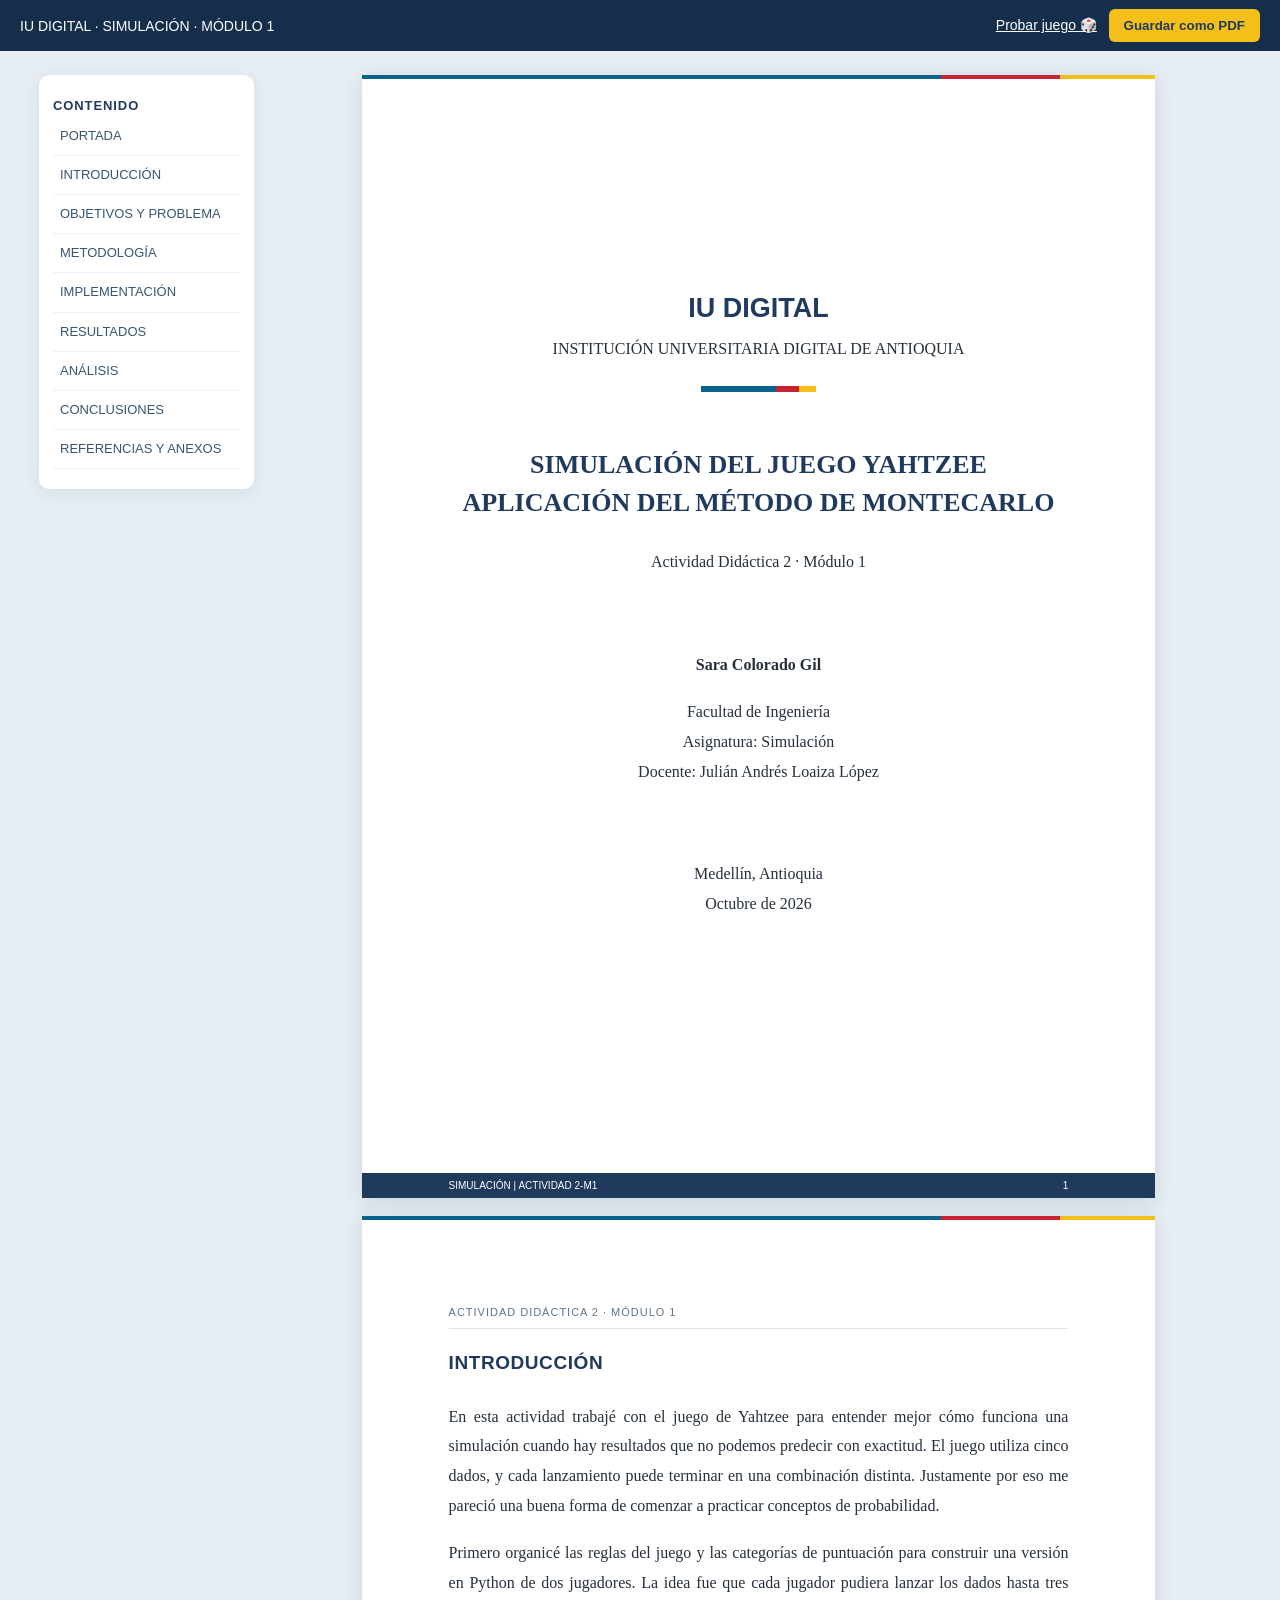
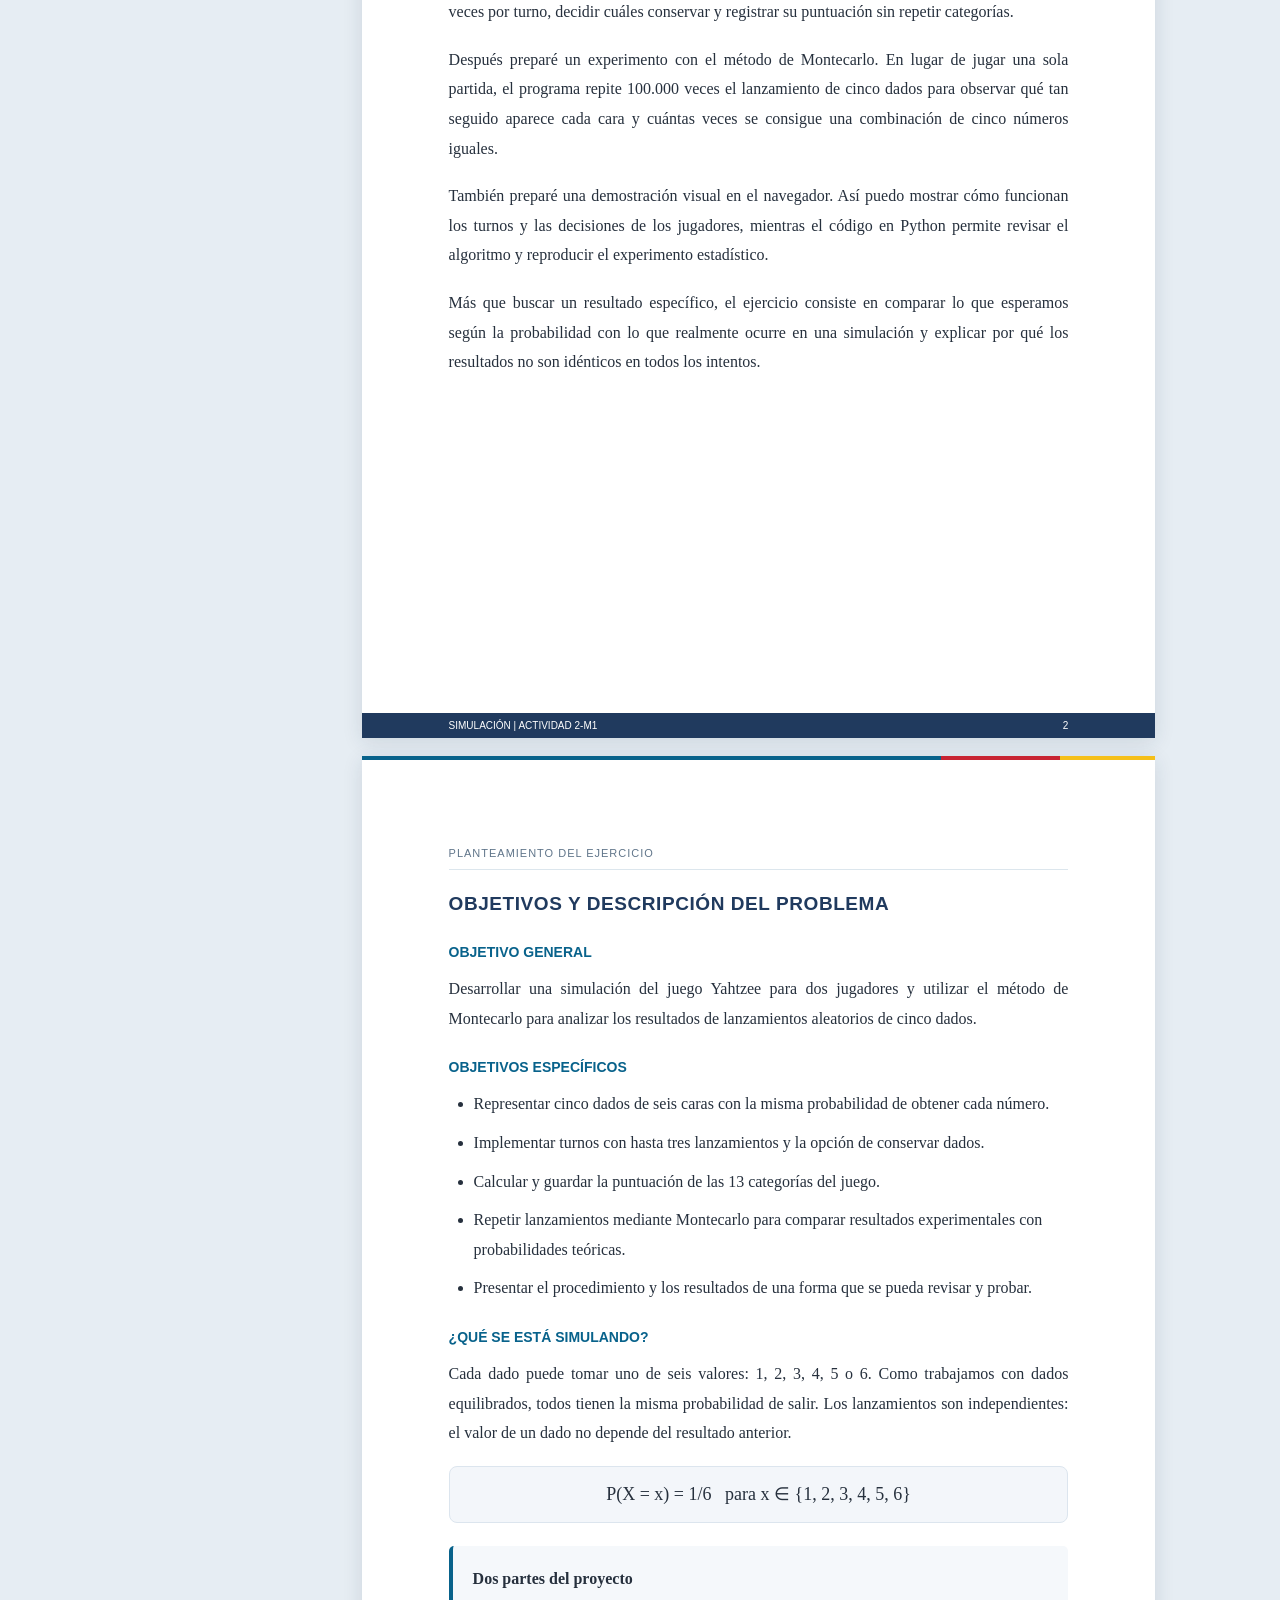
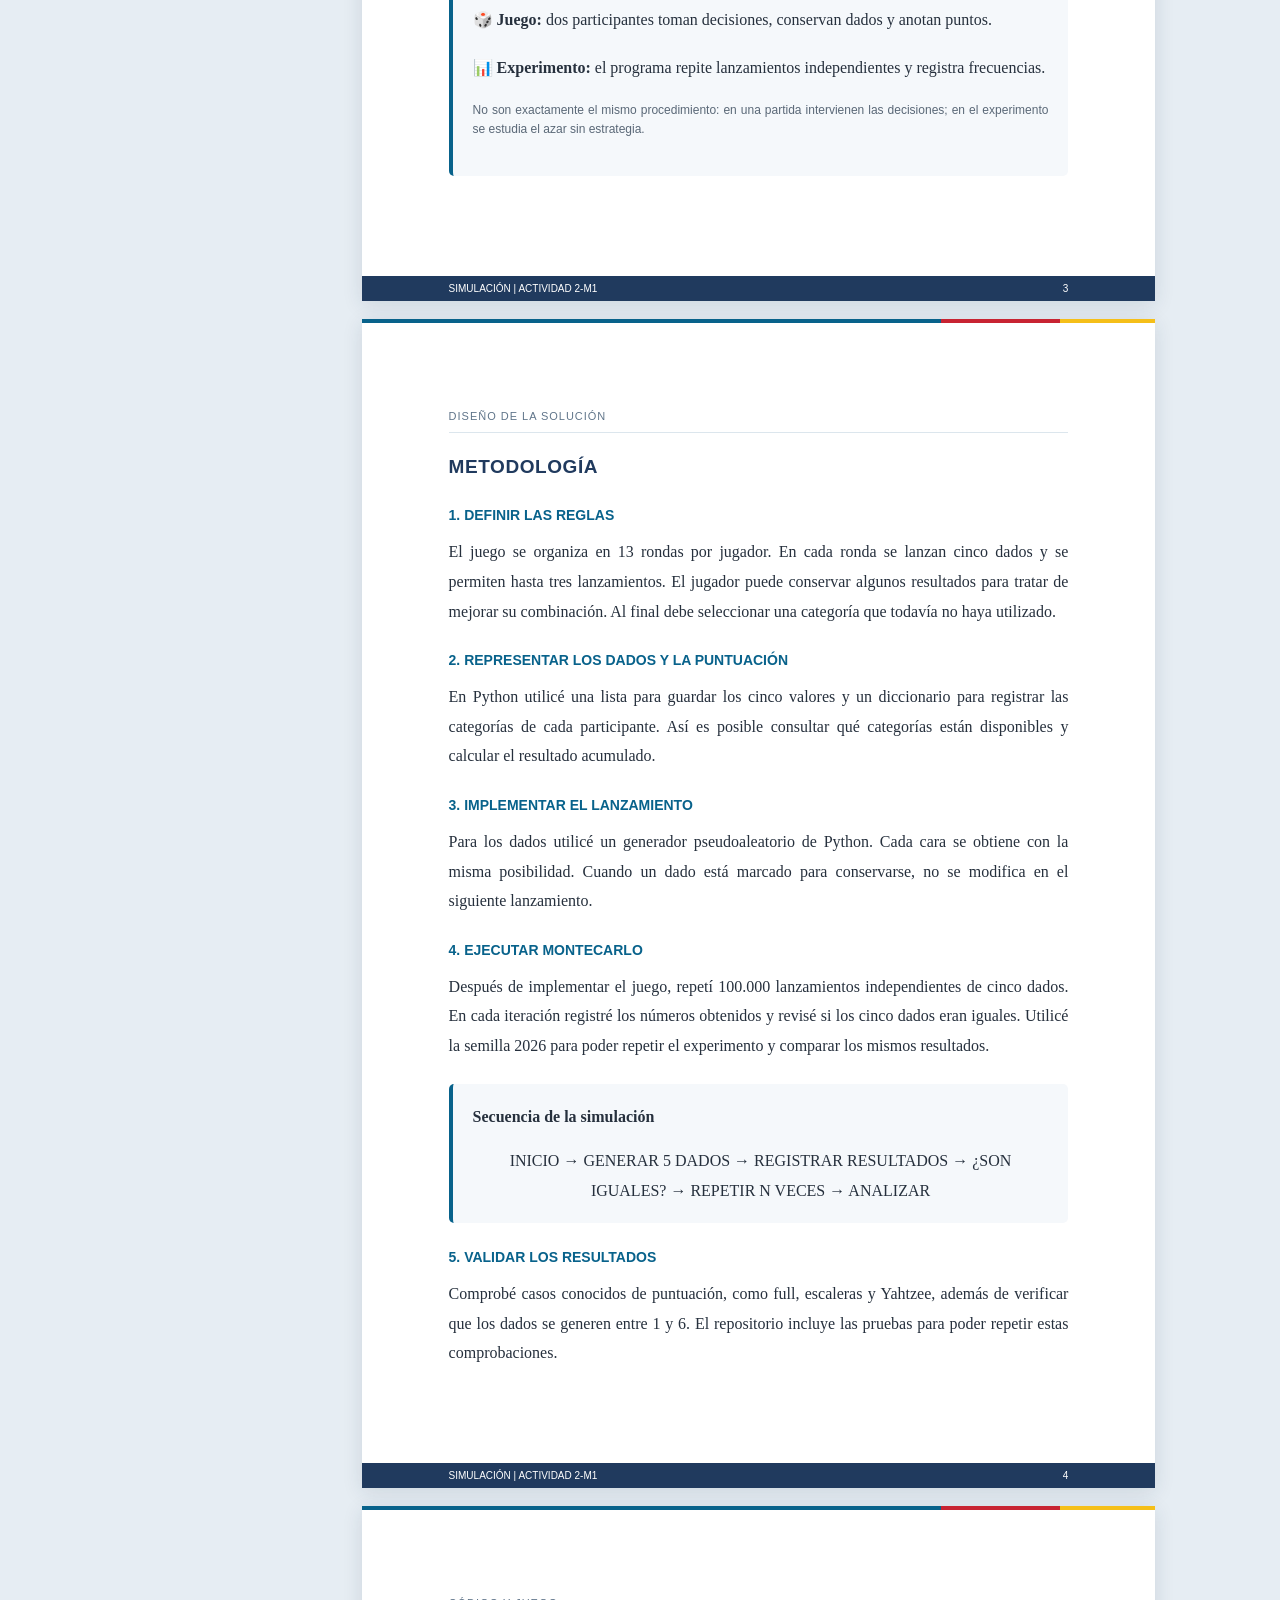
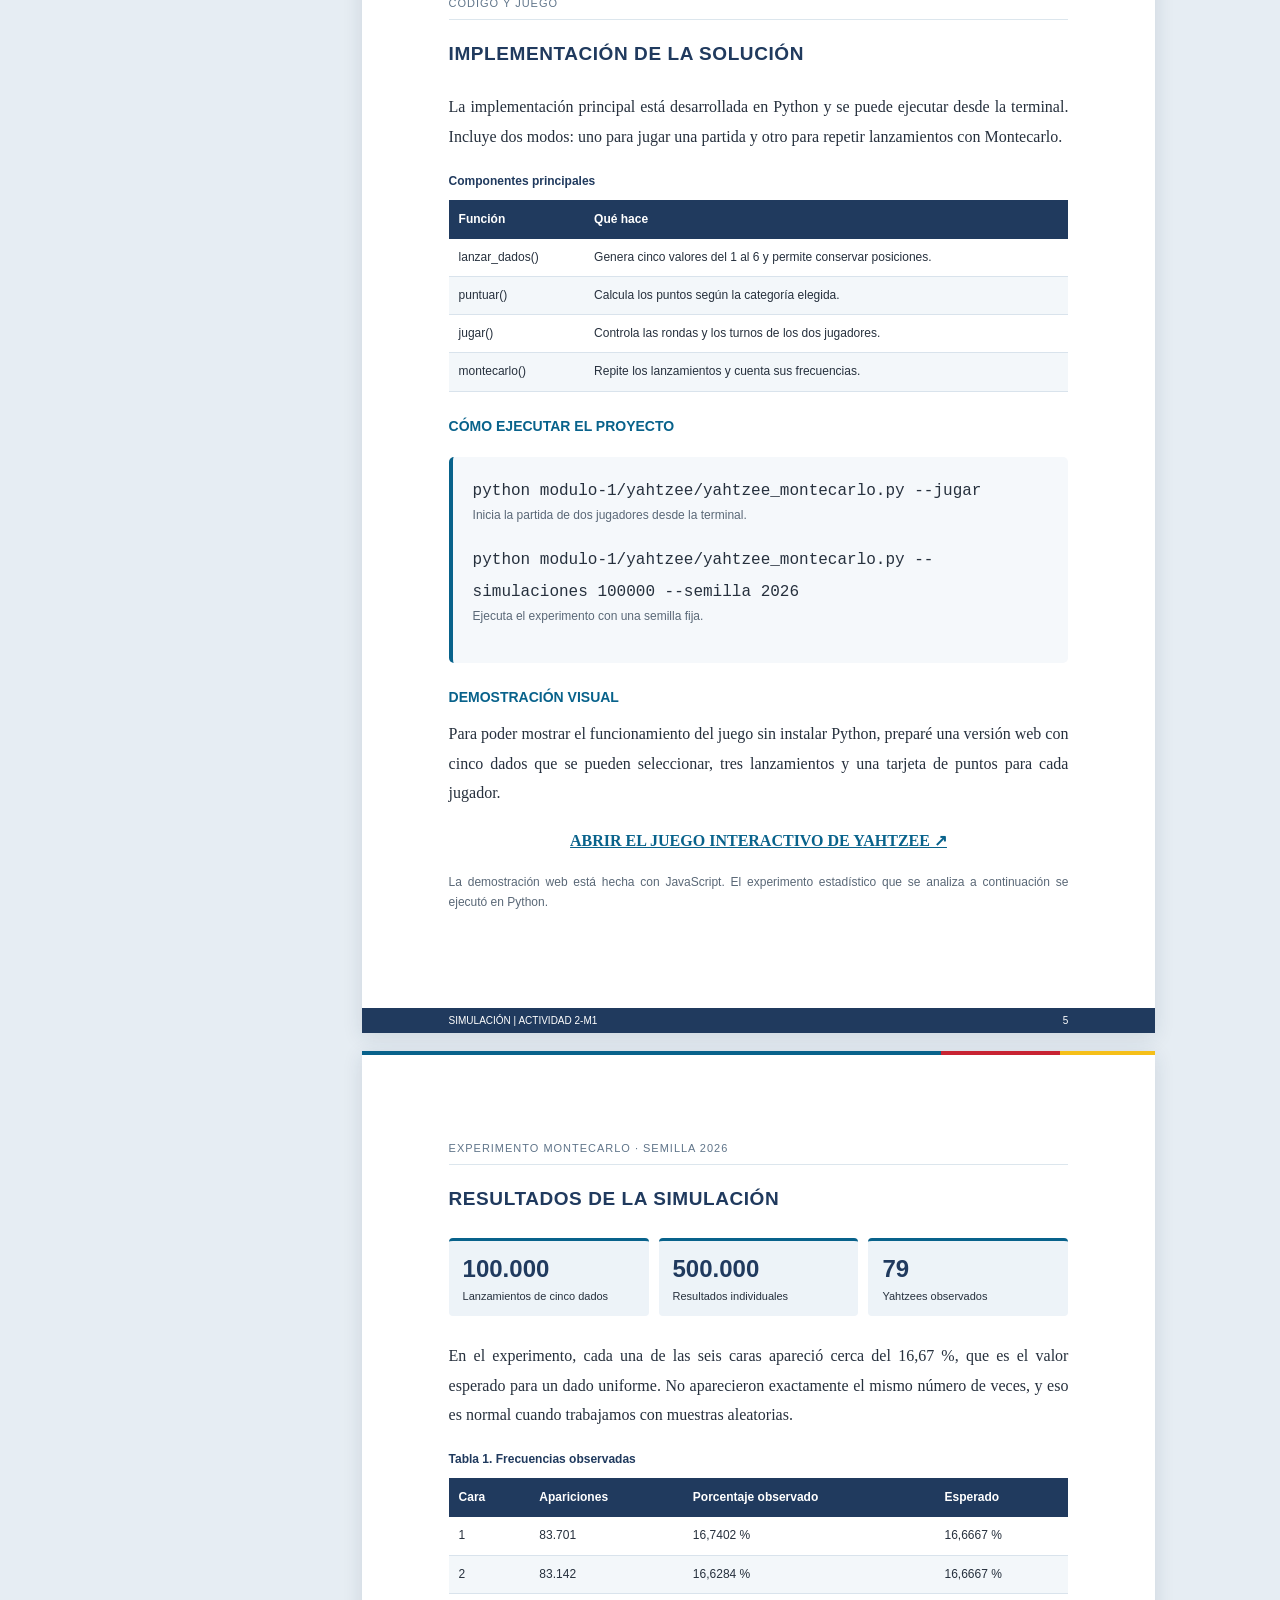
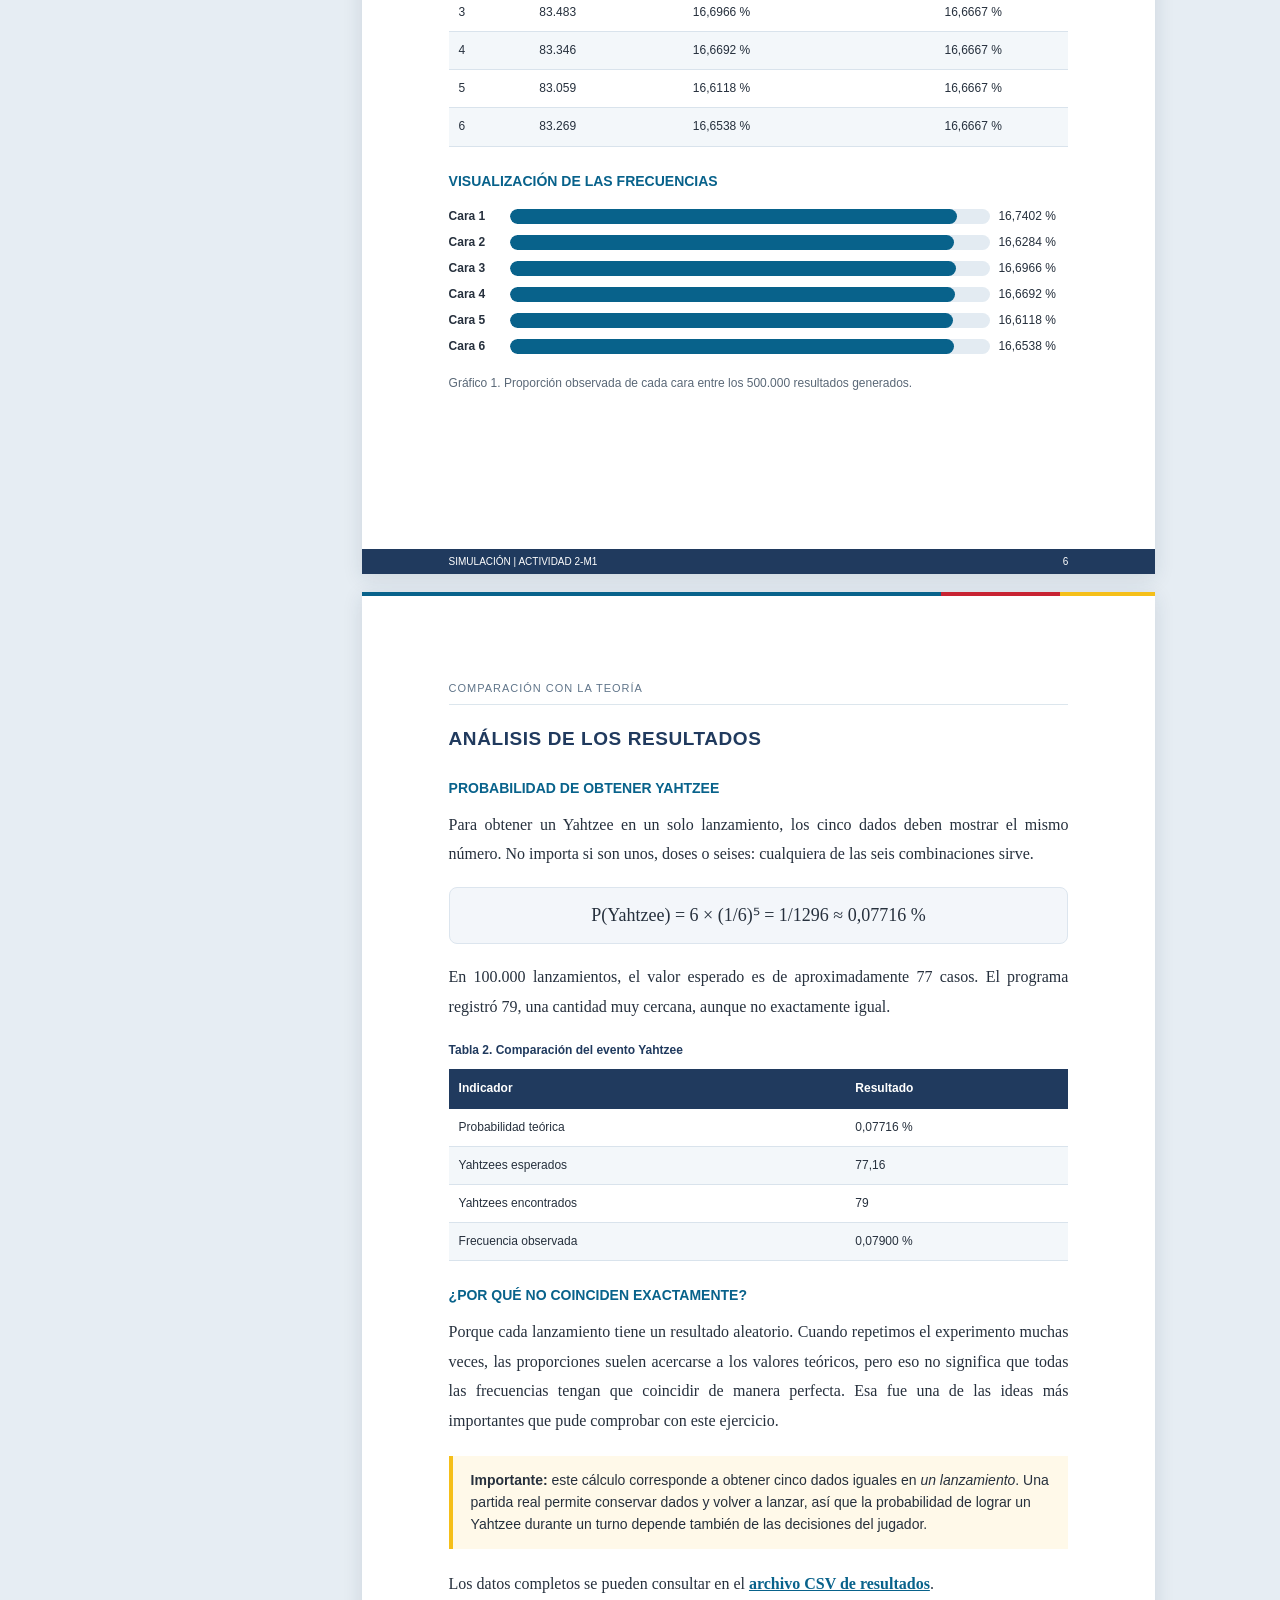
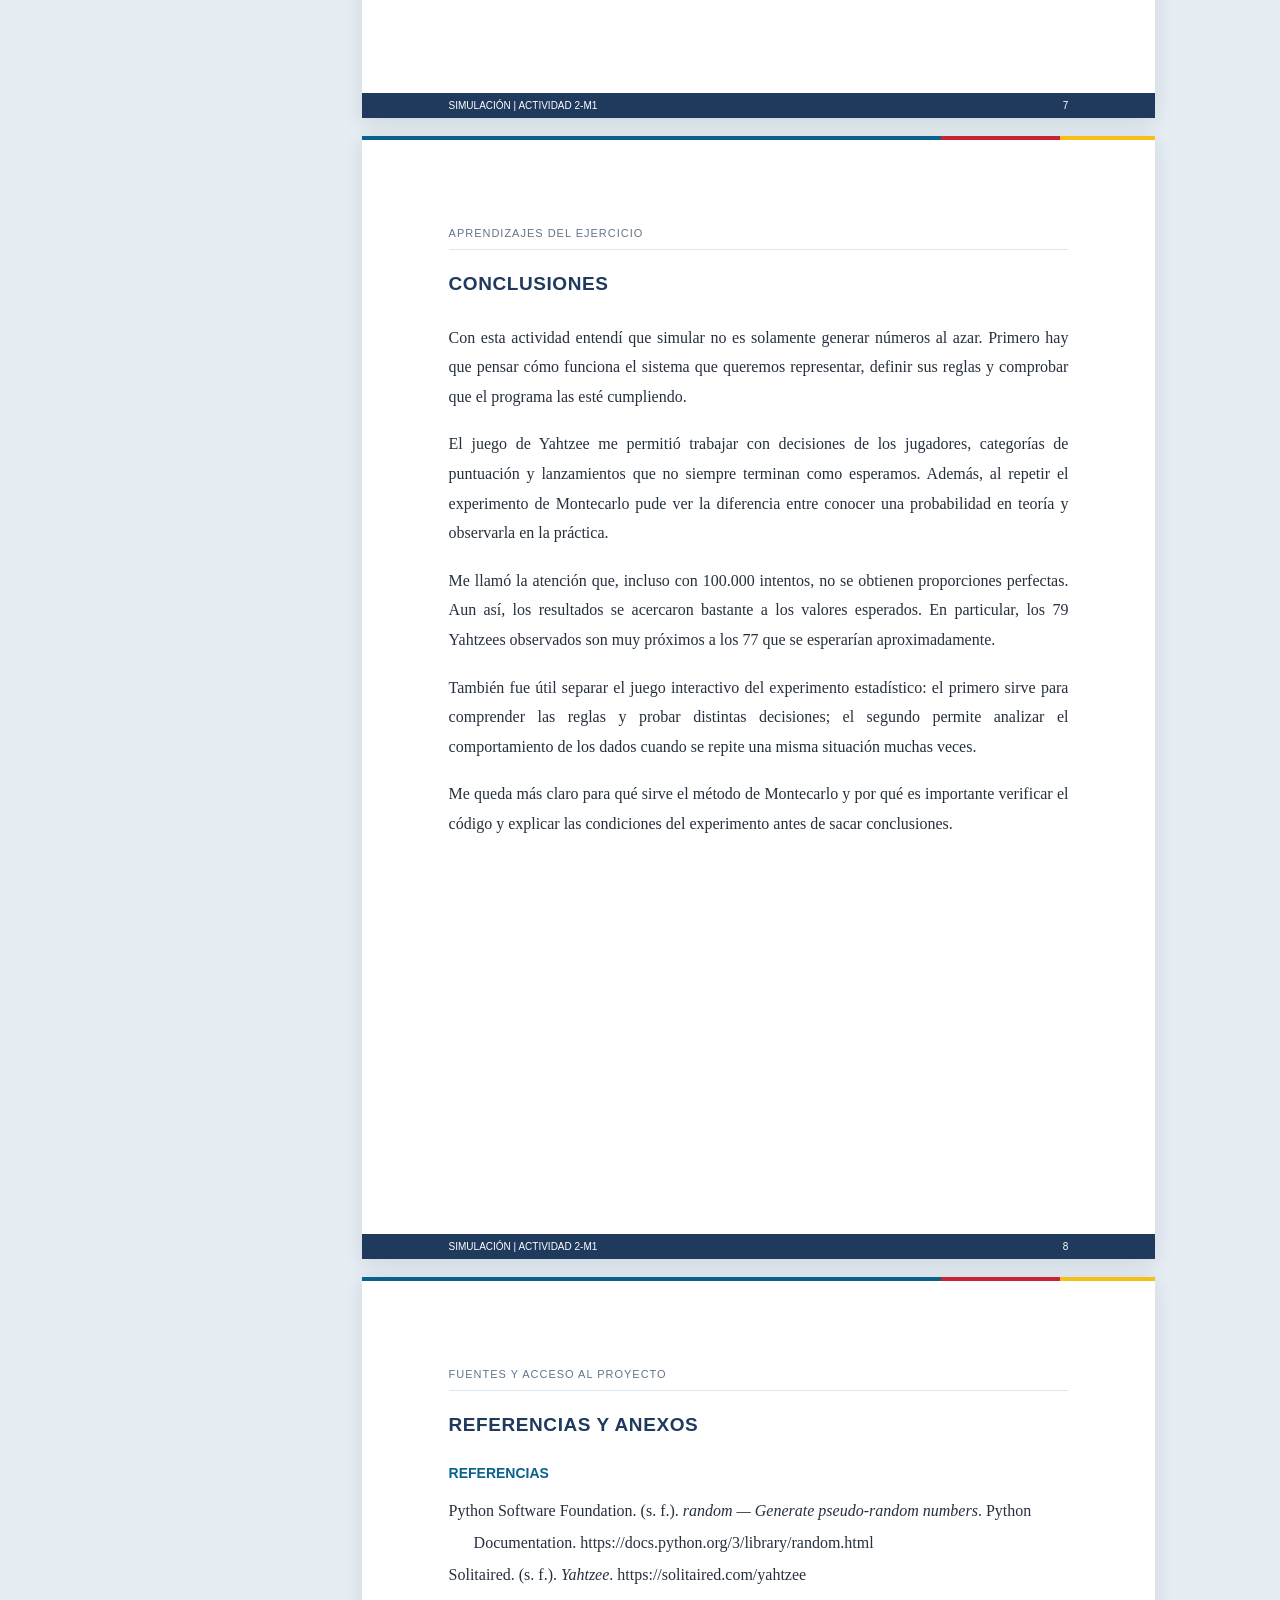
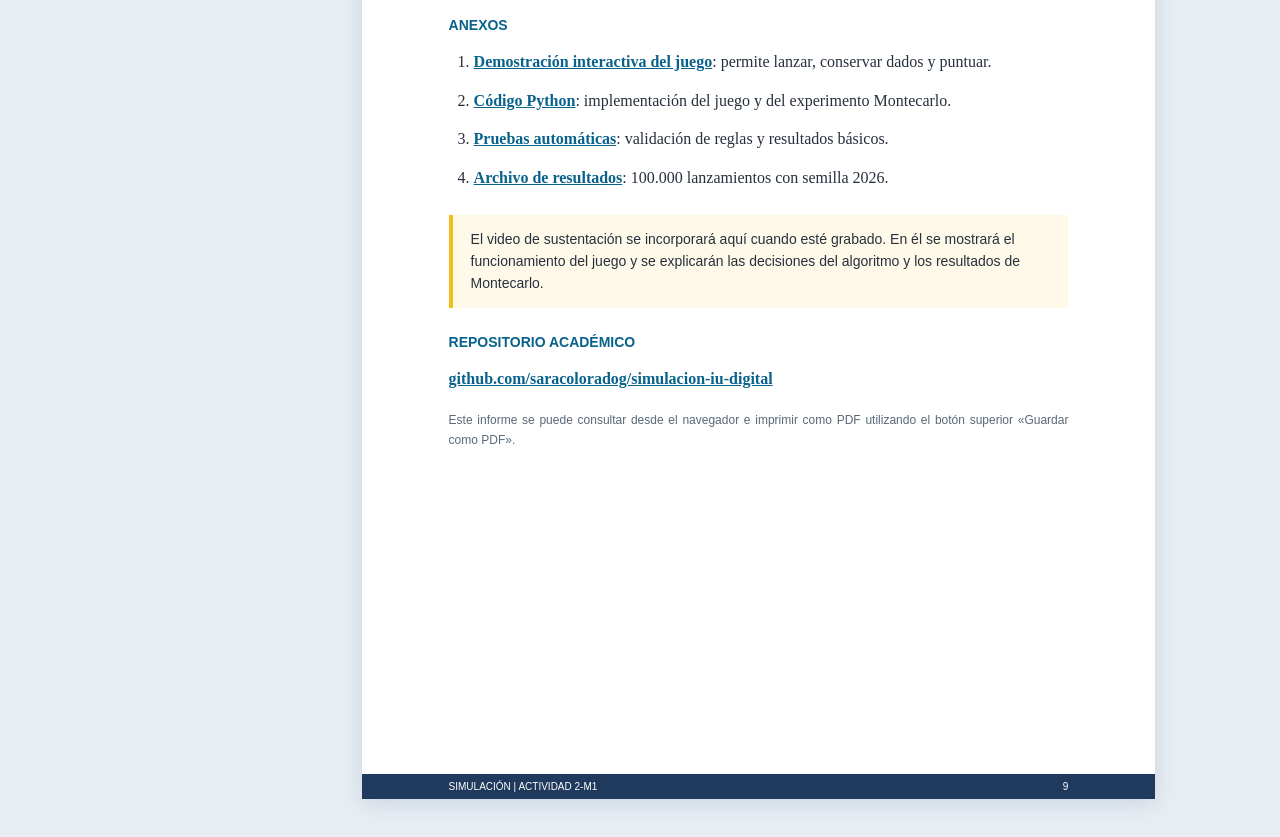
==== index.html @ bd3a9e7f "Agregar index.html" ====
<!doctype html>
<html lang="es"><head><meta charset="utf-8"><meta name="viewport" content="width=device-width,initial-scale=1">
<title>Simulación · Yahtzee y Montecarlo | IU Digital</title>
<style>
:root{--azul:#203a5e;--rojo:#c82332;--amarillo:#f5bf19;--celeste:#08628b;--tinta:#26303d}
*{box-sizing:border-box}html{scroll-behavior:smooth}body{margin:0;background:#e6edf3;color:var(--tinta);font:16px/1.85 Georgia,"Times New Roman",serif}
.toolbar{position:sticky;top:0;background:#142e4b;color:white;z-index:20;display:flex;justify-content:space-between;align-items:center;padding:9px 20px;font:14px Arial,sans-serif;gap:12px}
.toolbar a,.toolbar button{color:#fff}.toolbar button{background:var(--amarillo);color:var(--azul);border:0;border-radius:6px;padding:9px 15px;cursor:pointer;font-weight:700}
.layout{max-width:1230px;display:grid;grid-template-columns:215px 1fr;gap:22px;margin:24px auto;align-items:start;padding:0 14px}
aside{position:sticky;top:74px;background:#fff;padding:20px 14px;border-radius:10px;font:13px/1.7 Arial,sans-serif;box-shadow:0 4px 18px #1d385314}
aside strong{color:var(--azul);letter-spacing:.07em}aside a{display:block;padding:8px 7px;color:#38566f;text-decoration:none;border-bottom:1px solid #edf1f5}aside a:hover{color:var(--rojo)}
.pages{min-width:0}.page{position:relative;width:210mm;min-height:297mm;margin:0 auto 18px;background:#fff;padding:24mm 23mm 27mm;box-shadow:0 4px 19px #172f481f;page-break-after:always}
.page:before{content:"";position:absolute;top:0;left:0;right:0;height:4px;background:linear-gradient(90deg,var(--celeste) 0 73%,var(--rojo) 73% 88%,var(--amarillo) 88%)}
.footer{position:absolute;bottom:0;left:0;right:0;background:var(--azul);color:white;padding:7px 23mm;display:flex;justify-content:space-between;gap:10px;font:10px Arial,sans-serif}
.kicker{font:11px Arial,sans-serif;color:#60758a;text-transform:uppercase;letter-spacing:.09em;margin-bottom:20px;border-bottom:1px solid #dce6ed;padding-bottom:10px}
h1{font-size:26px;line-height:1.45;color:var(--azul);text-align:center;margin:35px 0}
h2{font:bold 19px/1.5 Arial,sans-serif;letter-spacing:.03em;color:var(--azul);margin:10px 0 24px}
h3{font:bold 14px Arial,sans-serif;color:var(--celeste);margin-top:26px;text-transform:uppercase}
p{margin:0 0 18px;text-align:justify}ul,ol{margin:10px 0 22px;padding-left:25px}li{margin-bottom:9px}
.center{text-align:center}.cover{display:flex;flex-direction:column;align-items:center;justify-content:center;text-align:center;min-height:235mm}
.cover .brand{font:bold 27px Arial,sans-serif;color:var(--azul);margin:10px 0}.cover .divider{height:6px;width:115px;background:linear-gradient(90deg,var(--celeste) 0 65%,var(--rojo) 65% 85%,var(--amarillo) 85%);margin:22px auto}
.cover h1{margin:32px 0 26px}.cover p{text-align:center}.cover .gap{height:55px}
table{border-collapse:collapse;width:100%;margin:20px 0 7px;font:12px/1.6 Arial,sans-serif}
th{background:var(--azul);color:#fff;font-weight:700;text-align:left;padding:10px}
td{border-bottom:1px solid #d9e3ec;padding:9px 10px}tr:nth-child(even) td{background:#f3f7fa}
caption{caption-side:top;text-align:left;color:var(--azul);font-weight:bold;padding:0 0 9px}
.figure{background:#f5f8fb;border-left:4px solid var(--celeste);border-radius:5px;padding:18px 20px;margin:23px 0}
.formula{font:18px/1.5 Georgia,serif;text-align:center;background:#f3f6fa;border:1px solid #dce5ee;border-radius:8px;padding:14px;margin:18px 0}
.note{font:12px/1.65 Arial,sans-serif;color:#5a6877}
.metricas{display:grid;grid-template-columns:repeat(3,1fr);gap:10px;margin:25px 0}
.metrica{background:#edf3f8;border-top:3px solid var(--celeste);padding:14px;border-radius:4px;font:11px Arial}.metrica strong{display:block;color:var(--azul);font-size:24px;margin-bottom:7px}
.barras{display:grid;gap:11px;margin:20px 0}.barra{display:grid;grid-template-columns:53px 1fr 70px;align-items:center;gap:8px;font:12px Arial}
.track{background:#e3ebf2;border-radius:20px;overflow:hidden;height:15px}.fill{height:100%;background:var(--celeste);border-radius:20px}
.callout{border-left:4px solid var(--amarillo);background:#fff9e9;padding:13px 18px;margin:20px 0;font:14px/1.6 Arial,sans-serif}
.link{color:var(--celeste);font-weight:bold;overflow-wrap:anywhere}.references{padding-left:25px;text-indent:-25px;line-height:2}
@media(max-width:1100px){.page{width:min(100%,210mm);min-height:0;padding:25px 20px 62px}.layout{grid-template-columns:1fr;max-width:850px}aside{position:static;display:flex;flex-wrap:wrap;gap:5px}aside strong{width:100%}aside a{padding:5px}h1{font-size:23px}.cover{min-height:650px}.footer{padding:8px 20px}}
@media print{@page{size:A4;margin:0}body{background:#fff}.toolbar,aside{display:none!important}.layout{display:block;margin:0;padding:0}.page{width:210mm;height:297mm;min-height:297mm;max-height:297mm;overflow:hidden;margin:0;box-shadow:none;break-after:page;page-break-after:always;padding:24mm 23mm 27mm}.pages{display:block}.footer{padding:7px 23mm}.cover{min-height:235mm}a{color:var(--celeste)!important}}
</style></head><body>
<div class="toolbar"><span>IU DIGITAL · SIMULACIÓN · MÓDULO 1</span><span><a href="demo.html">Probar juego 🎲</a> &nbsp; <button onclick="window.print()">Guardar como PDF</button></span></div>
<div class="layout"><aside><strong>CONTENIDO</strong>
<a href="#portada">PORTADA</a><a href="#introduccion">INTRODUCCIÓN</a><a href="#objetivos">OBJETIVOS Y PROBLEMA</a><a href="#metodologia">METODOLOGÍA</a><a href="#implementacion">IMPLEMENTACIÓN</a><a href="#resultados">RESULTADOS</a><a href="#analisis">ANÁLISIS</a><a href="#conclusiones">CONCLUSIONES</a><a href="#referencias">REFERENCIAS Y ANEXOS</a>
</aside><main class="pages">
<section class="page" id="portada"><div class="cover">
<div class="brand">IU DIGITAL</div><div>INSTITUCIÓN UNIVERSITARIA DIGITAL DE ANTIOQUIA</div><div class="divider"></div>
<h1>SIMULACIÓN DEL JUEGO YAHTZEE<br>APLICACIÓN DEL MÉTODO DE MONTECARLO</h1>
<p>Actividad Didáctica 2 · Módulo 1</p><div class="gap"></div>
<p><strong>Sara Colorado Gil</strong></p>
<p>Facultad de Ingeniería<br>Asignatura: Simulación<br>Docente: Julián Andrés Loaiza López</p>
<div class="gap"></div><p>Medellín, Antioquia<br>Octubre de 2026</p>
</div><div class="footer"><span>SIMULACIÓN | ACTIVIDAD 2-M1</span><span>1</span></div></section>
<section class="page" id="introduccion"><div class="kicker">Actividad didáctica 2 · Módulo 1</div>
<h2>INTRODUCCIÓN</h2>
<p>En esta actividad trabajé con el juego de Yahtzee para entender mejor cómo funciona una simulación cuando hay resultados que no podemos predecir con exactitud. El juego utiliza cinco dados, y cada lanzamiento puede terminar en una combinación distinta. Justamente por eso me pareció una buena forma de comenzar a practicar conceptos de probabilidad.</p>
<p>Primero organicé las reglas del juego y las categorías de puntuación para construir una versión en Python de dos jugadores. La idea fue que cada jugador pudiera lanzar los dados hasta tres veces por turno, decidir cuáles conservar y registrar su puntuación sin repetir categorías.</p>
<p>Después preparé un experimento con el método de Montecarlo. En lugar de jugar una sola partida, el programa repite 100.000 veces el lanzamiento de cinco dados para observar qué tan seguido aparece cada cara y cuántas veces se consigue una combinación de cinco números iguales.</p>
<p>También preparé una demostración visual en el navegador. Así puedo mostrar cómo funcionan los turnos y las decisiones de los jugadores, mientras el código en Python permite revisar el algoritmo y reproducir el experimento estadístico.</p>
<p>Más que buscar un resultado específico, el ejercicio consiste en comparar lo que esperamos según la probabilidad con lo que realmente ocurre en una simulación y explicar por qué los resultados no son idénticos en todos los intentos.</p>
<div class="footer"><span>SIMULACIÓN | ACTIVIDAD 2-M1</span><span>2</span></div></section>
<section class="page" id="objetivos"><div class="kicker">Planteamiento del ejercicio</div>
<h2>OBJETIVOS Y DESCRIPCIÓN DEL PROBLEMA</h2>
<h3>Objetivo general</h3>
<p>Desarrollar una simulación del juego Yahtzee para dos jugadores y utilizar el método de Montecarlo para analizar los resultados de lanzamientos aleatorios de cinco dados.</p>
<h3>Objetivos específicos</h3><ul>
<li>Representar cinco dados de seis caras con la misma probabilidad de obtener cada número.</li>
<li>Implementar turnos con hasta tres lanzamientos y la opción de conservar dados.</li>
<li>Calcular y guardar la puntuación de las 13 categorías del juego.</li>
<li>Repetir lanzamientos mediante Montecarlo para comparar resultados experimentales con probabilidades teóricas.</li>
<li>Presentar el procedimiento y los resultados de una forma que se pueda revisar y probar.</li></ul>
<h3>¿Qué se está simulando?</h3>
<p>Cada dado puede tomar uno de seis valores: 1, 2, 3, 4, 5 o 6. Como trabajamos con dados equilibrados, todos tienen la misma probabilidad de salir. Los lanzamientos son independientes: el valor de un dado no depende del resultado anterior.</p>
<div class="formula">P(X = x) = 1/6 &nbsp; para x ∈ {1, 2, 3, 4, 5, 6}</div>
<div class="figure"><strong>Dos partes del proyecto</strong><p style="margin-top:12px">🎲 <strong>Juego:</strong> dos participantes toman decisiones, conservan dados y anotan puntos.</p><p>📊 <strong>Experimento:</strong> el programa repite lanzamientos independientes y registra frecuencias.</p><p class="note">No son exactamente el mismo procedimiento: en una partida intervienen las decisiones; en el experimento se estudia el azar sin estrategia.</p></div>
<div class="footer"><span>SIMULACIÓN | ACTIVIDAD 2-M1</span><span>3</span></div></section>
<section class="page" id="metodologia"><div class="kicker">Diseño de la solución</div>
<h2>METODOLOGÍA</h2>
<h3>1. Definir las reglas</h3>
<p>El juego se organiza en 13 rondas por jugador. En cada ronda se lanzan cinco dados y se permiten hasta tres lanzamientos. El jugador puede conservar algunos resultados para tratar de mejorar su combinación. Al final debe seleccionar una categoría que todavía no haya utilizado.</p>
<h3>2. Representar los dados y la puntuación</h3>
<p>En Python utilicé una lista para guardar los cinco valores y un diccionario para registrar las categorías de cada participante. Así es posible consultar qué categorías están disponibles y calcular el resultado acumulado.</p>
<h3>3. Implementar el lanzamiento</h3>
<p>Para los dados utilicé un generador pseudoaleatorio de Python. Cada cara se obtiene con la misma posibilidad. Cuando un dado está marcado para conservarse, no se modifica en el siguiente lanzamiento.</p>
<h3>4. Ejecutar Montecarlo</h3>
<p>Después de implementar el juego, repetí 100.000 lanzamientos independientes de cinco dados. En cada iteración registré los números obtenidos y revisé si los cinco dados eran iguales. Utilicé la semilla 2026 para poder repetir el experimento y comparar los mismos resultados.</p>
<div class="figure"><strong>Secuencia de la simulación</strong><p style="text-align:center;margin:15px 0 0">INICIO → GENERAR 5 DADOS → REGISTRAR RESULTADOS → ¿SON IGUALES? → REPETIR N VECES → ANALIZAR</p></div>
<h3>5. Validar los resultados</h3>
<p>Comprobé casos conocidos de puntuación, como full, escaleras y Yahtzee, además de verificar que los dados se generen entre 1 y 6. El repositorio incluye las pruebas para poder repetir estas comprobaciones.</p>
<div class="footer"><span>SIMULACIÓN | ACTIVIDAD 2-M1</span><span>4</span></div></section>
<section class="page" id="implementacion"><div class="kicker">Código y juego</div>
<h2>IMPLEMENTACIÓN DE LA SOLUCIÓN</h2>
<p>La implementación principal está desarrollada en Python y se puede ejecutar desde la terminal. Incluye dos modos: uno para jugar una partida y otro para repetir lanzamientos con Montecarlo.</p>
<table><caption>Componentes principales</caption><thead><tr><th>Función</th><th>Qué hace</th></tr></thead><tbody>
<tr><td>lanzar_dados()</td><td>Genera cinco valores del 1 al 6 y permite conservar posiciones.</td></tr>
<tr><td>puntuar()</td><td>Calcula los puntos según la categoría elegida.</td></tr>
<tr><td>jugar()</td><td>Controla las rondas y los turnos de los dos jugadores.</td></tr>
<tr><td>montecarlo()</td><td>Repite los lanzamientos y cuenta sus frecuencias.</td></tr></tbody></table>
<h3>Cómo ejecutar el proyecto</h3>
<div class="figure"><code>python modulo-1/yahtzee/yahtzee_montecarlo.py --jugar</code><p class="note">Inicia la partida de dos jugadores desde la terminal.</p><code>python modulo-1/yahtzee/yahtzee_montecarlo.py --simulaciones 100000 --semilla 2026</code><p class="note">Ejecuta el experimento con una semilla fija.</p></div>
<h3>Demostración visual</h3>
<p>Para poder mostrar el funcionamiento del juego sin instalar Python, preparé una versión web con cinco dados que se pueden seleccionar, tres lanzamientos y una tarjeta de puntos para cada jugador.</p>
<p class="center"><a class="link" href="demo.html">ABRIR EL JUEGO INTERACTIVO DE YAHTZEE ↗</a></p>
<p class="note">La demostración web está hecha con JavaScript. El experimento estadístico que se analiza a continuación se ejecutó en Python.</p>
<div class="footer"><span>SIMULACIÓN | ACTIVIDAD 2-M1</span><span>5</span></div></section>
<section class="page" id="resultados"><div class="kicker">Experimento Montecarlo · Semilla 2026</div>
<h2>RESULTADOS DE LA SIMULACIÓN</h2>
<div class="metricas"><div class="metrica"><strong>100.000</strong>Lanzamientos de cinco dados</div><div class="metrica"><strong>500.000</strong>Resultados individuales</div><div class="metrica"><strong>79</strong>Yahtzees observados</div></div>
<p>En el experimento, cada una de las seis caras apareció cerca del 16,67 %, que es el valor esperado para un dado uniforme. No aparecieron exactamente el mismo número de veces, y eso es normal cuando trabajamos con muestras aleatorias.</p>
<table><caption>Tabla 1. Frecuencias observadas</caption><thead><tr><th>Cara</th><th>Apariciones</th><th>Porcentaje observado</th><th>Esperado</th></tr></thead><tbody>
<tr><td>1</td><td>83.701</td><td>16,7402 %</td><td>16,6667 %</td></tr>
<tr><td>2</td><td>83.142</td><td>16,6284 %</td><td>16,6667 %</td></tr>
<tr><td>3</td><td>83.483</td><td>16,6966 %</td><td>16,6667 %</td></tr>
<tr><td>4</td><td>83.346</td><td>16,6692 %</td><td>16,6667 %</td></tr>
<tr><td>5</td><td>83.059</td><td>16,6118 %</td><td>16,6667 %</td></tr>
<tr><td>6</td><td>83.269</td><td>16,6538 %</td><td>16,6667 %</td></tr>
</tbody></table>
<h3>Visualización de las frecuencias</h3>
<div class="barras">
<div class="barra"><strong>Cara 1</strong><div class="track"><div class="fill" style="width:93.00%"></div></div><span>16,7402 %</span></div><div class="barra"><strong>Cara 2</strong><div class="track"><div class="fill" style="width:92.38%"></div></div><span>16,6284 %</span></div><div class="barra"><strong>Cara 3</strong><div class="track"><div class="fill" style="width:92.76%"></div></div><span>16,6966 %</span></div><div class="barra"><strong>Cara 4</strong><div class="track"><div class="fill" style="width:92.61%"></div></div><span>16,6692 %</span></div><div class="barra"><strong>Cara 5</strong><div class="track"><div class="fill" style="width:92.29%"></div></div><span>16,6118 %</span></div><div class="barra"><strong>Cara 6</strong><div class="track"><div class="fill" style="width:92.52%"></div></div><span>16,6538 %</span></div>
</div><p class="note">Gráfico 1. Proporción observada de cada cara entre los 500.000 resultados generados.</p>
<div class="footer"><span>SIMULACIÓN | ACTIVIDAD 2-M1</span><span>6</span></div></section>
<section class="page" id="analisis"><div class="kicker">Comparación con la teoría</div>
<h2>ANÁLISIS DE LOS RESULTADOS</h2>
<h3>Probabilidad de obtener Yahtzee</h3>
<p>Para obtener un Yahtzee en un solo lanzamiento, los cinco dados deben mostrar el mismo número. No importa si son unos, doses o seises: cualquiera de las seis combinaciones sirve.</p>
<div class="formula">P(Yahtzee) = 6 × (1/6)⁵ = 1/1296 ≈ 0,07716 %</div>
<p>En 100.000 lanzamientos, el valor esperado es de aproximadamente 77 casos. El programa registró 79, una cantidad muy cercana, aunque no exactamente igual.</p>
<table><caption>Tabla 2. Comparación del evento Yahtzee</caption><thead><tr><th>Indicador</th><th>Resultado</th></tr></thead><tbody>
<tr><td>Probabilidad teórica</td><td>0,07716 %</td></tr><tr><td>Yahtzees esperados</td><td>77,16</td></tr><tr><td>Yahtzees encontrados</td><td>79</td></tr><tr><td>Frecuencia observada</td><td>0,07900 %</td></tr></tbody></table>
<h3>¿Por qué no coinciden exactamente?</h3>
<p>Porque cada lanzamiento tiene un resultado aleatorio. Cuando repetimos el experimento muchas veces, las proporciones suelen acercarse a los valores teóricos, pero eso no significa que todas las frecuencias tengan que coincidir de manera perfecta. Esa fue una de las ideas más importantes que pude comprobar con este ejercicio.</p>
<div class="callout"><strong>Importante:</strong> este cálculo corresponde a obtener cinco dados iguales en <em>un lanzamiento</em>. Una partida real permite conservar dados y volver a lanzar, así que la probabilidad de lograr un Yahtzee durante un turno depende también de las decisiones del jugador.</div>
<p>Los datos completos se pueden consultar en el <a class="link" href="modulo-1/yahtzee/resultados/montecarlo.csv">archivo CSV de resultados</a>.</p>
<div class="footer"><span>SIMULACIÓN | ACTIVIDAD 2-M1</span><span>7</span></div></section>
<section class="page" id="conclusiones"><div class="kicker">Aprendizajes del ejercicio</div>
<h2>CONCLUSIONES</h2>
<p>Con esta actividad entendí que simular no es solamente generar números al azar. Primero hay que pensar cómo funciona el sistema que queremos representar, definir sus reglas y comprobar que el programa las esté cumpliendo.</p>
<p>El juego de Yahtzee me permitió trabajar con decisiones de los jugadores, categorías de puntuación y lanzamientos que no siempre terminan como esperamos. Además, al repetir el experimento de Montecarlo pude ver la diferencia entre conocer una probabilidad en teoría y observarla en la práctica.</p>
<p>Me llamó la atención que, incluso con 100.000 intentos, no se obtienen proporciones perfectas. Aun así, los resultados se acercaron bastante a los valores esperados. En particular, los 79 Yahtzees observados son muy próximos a los 77 que se esperarían aproximadamente.</p>
<p>También fue útil separar el juego interactivo del experimento estadístico: el primero sirve para comprender las reglas y probar distintas decisiones; el segundo permite analizar el comportamiento de los dados cuando se repite una misma situación muchas veces.</p>
<p>Me queda más claro para qué sirve el método de Montecarlo y por qué es importante verificar el código y explicar las condiciones del experimento antes de sacar conclusiones.</p>
<div class="footer"><span>SIMULACIÓN | ACTIVIDAD 2-M1</span><span>8</span></div></section>
<section class="page" id="referencias"><div class="kicker">Fuentes y acceso al proyecto</div>
<h2>REFERENCIAS Y ANEXOS</h2>
<h3>Referencias</h3>
<div class="references">Python Software Foundation. (s. f.). <em>random — Generate pseudo-random numbers</em>. Python Documentation. https://docs.python.org/3/library/random.html</div>
<div class="references">Solitaired. (s. f.). <em>Yahtzee</em>. https://solitaired.com/yahtzee</div>
<h3>Anexos</h3><ol>
<li><a class="link" href="demo.html">Demostración interactiva del juego</a>: permite lanzar, conservar dados y puntuar.</li>
<li><a class="link" href="modulo-1/yahtzee/yahtzee_montecarlo.py">Código Python</a>: implementación del juego y del experimento Montecarlo.</li>
<li><a class="link" href="modulo-1/yahtzee/tests/test_yahtzee.py">Pruebas automáticas</a>: validación de reglas y resultados básicos.</li>
<li><a class="link" href="modulo-1/yahtzee/resultados/montecarlo.csv">Archivo de resultados</a>: 100.000 lanzamientos con semilla 2026.</li></ol>
<div class="callout">El video de sustentación se incorporará aquí cuando esté grabado. En él se mostrará el funcionamiento del juego y se explicarán las decisiones del algoritmo y los resultados de Montecarlo.</div>
<h3>Repositorio académico</h3><p><a class="link" href="https://github.com/saracoloradog/simulacion-iu-digital">github.com/saracoloradog/simulacion-iu-digital</a></p>
<p class="note">Este informe se puede consultar desde el navegador e imprimir como PDF utilizando el botón superior «Guardar como PDF».</p>
<div class="footer"><span>SIMULACIÓN | ACTIVIDAD 2-M1</span><span>9</span></div></section>
</main></div></body></html>
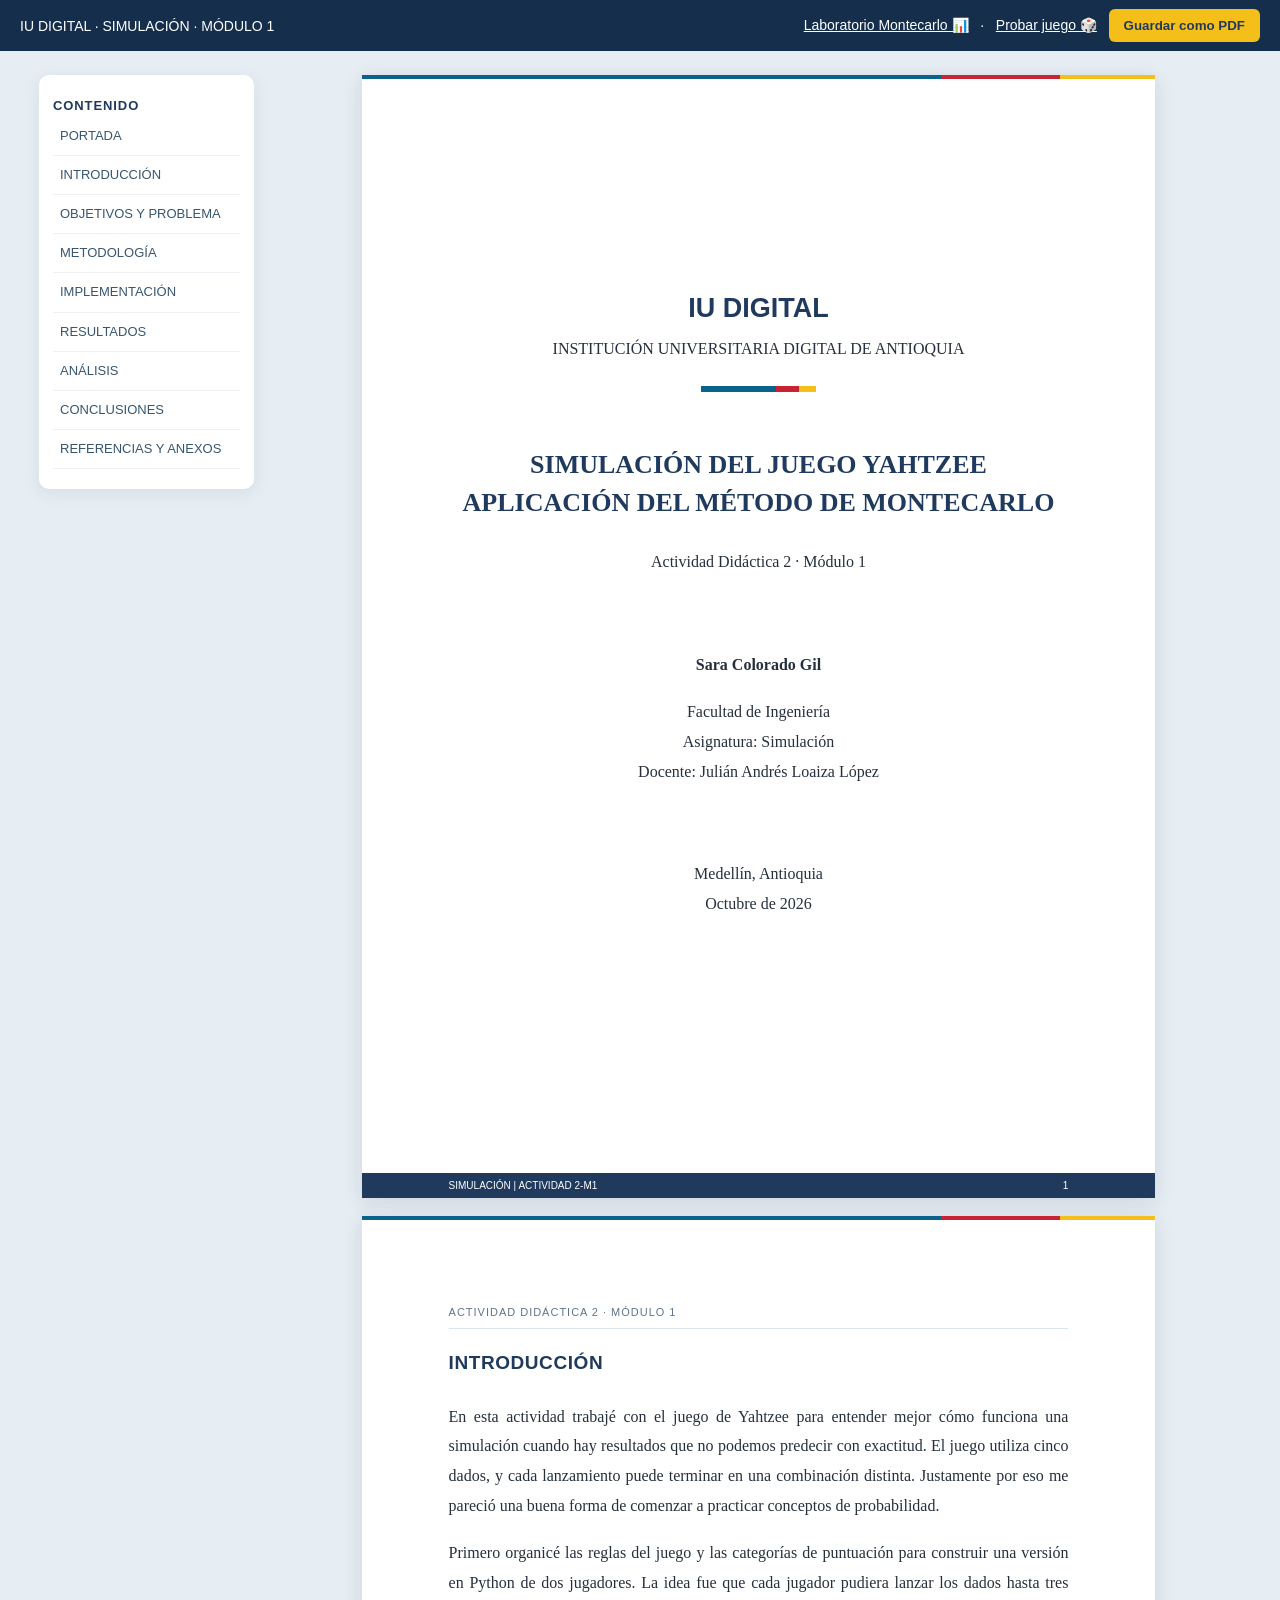
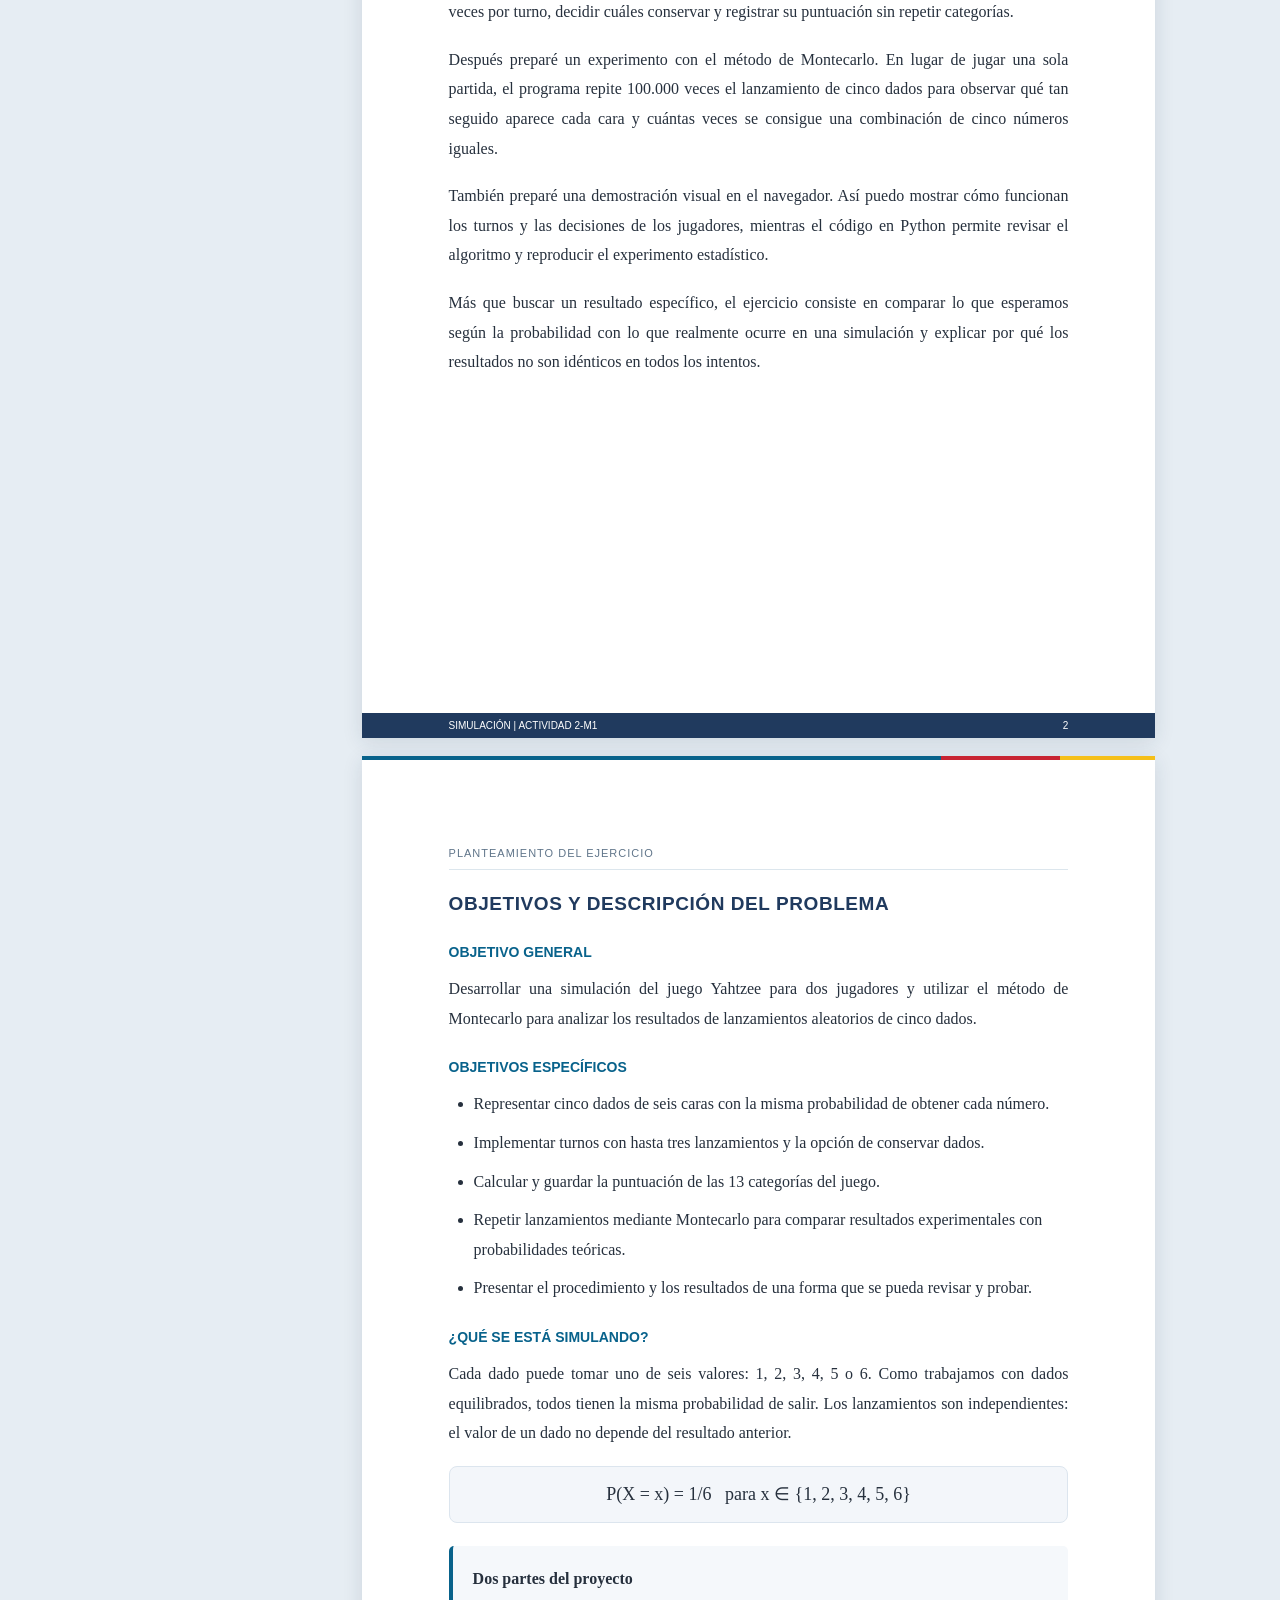
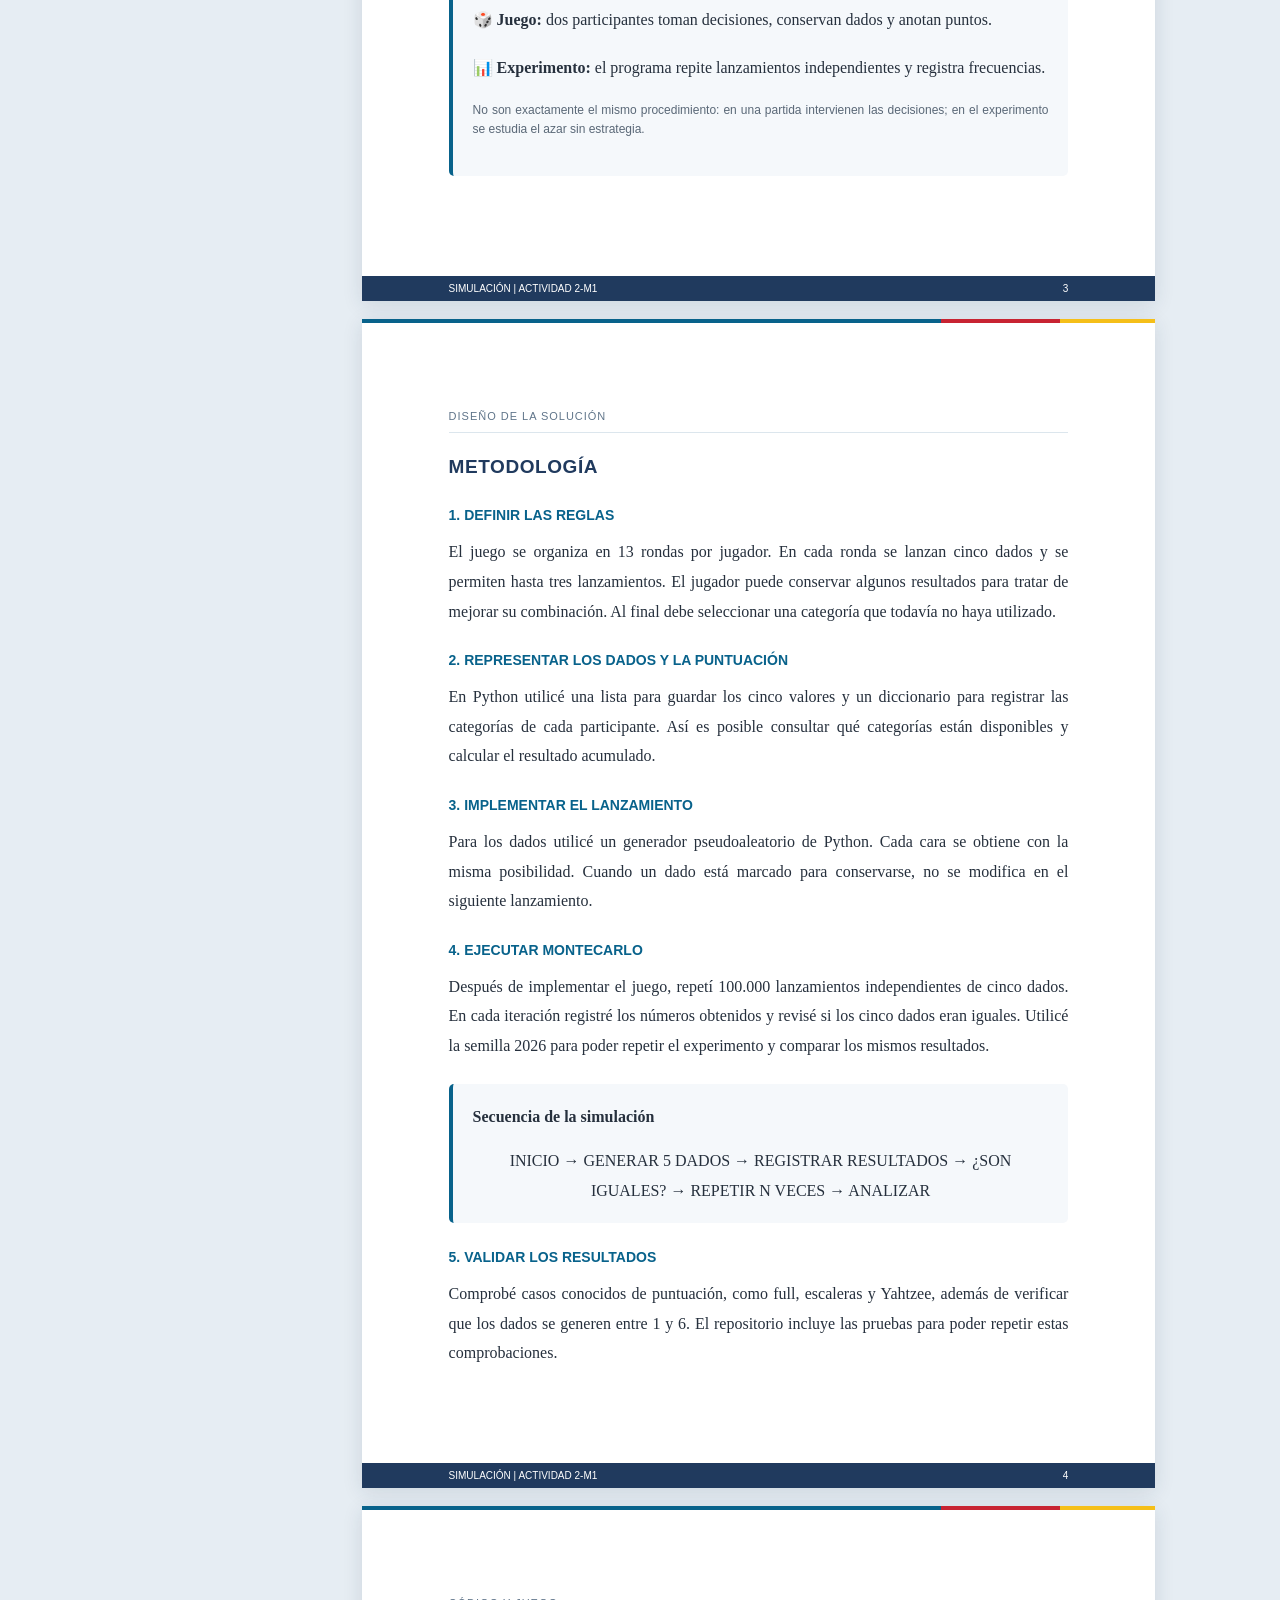
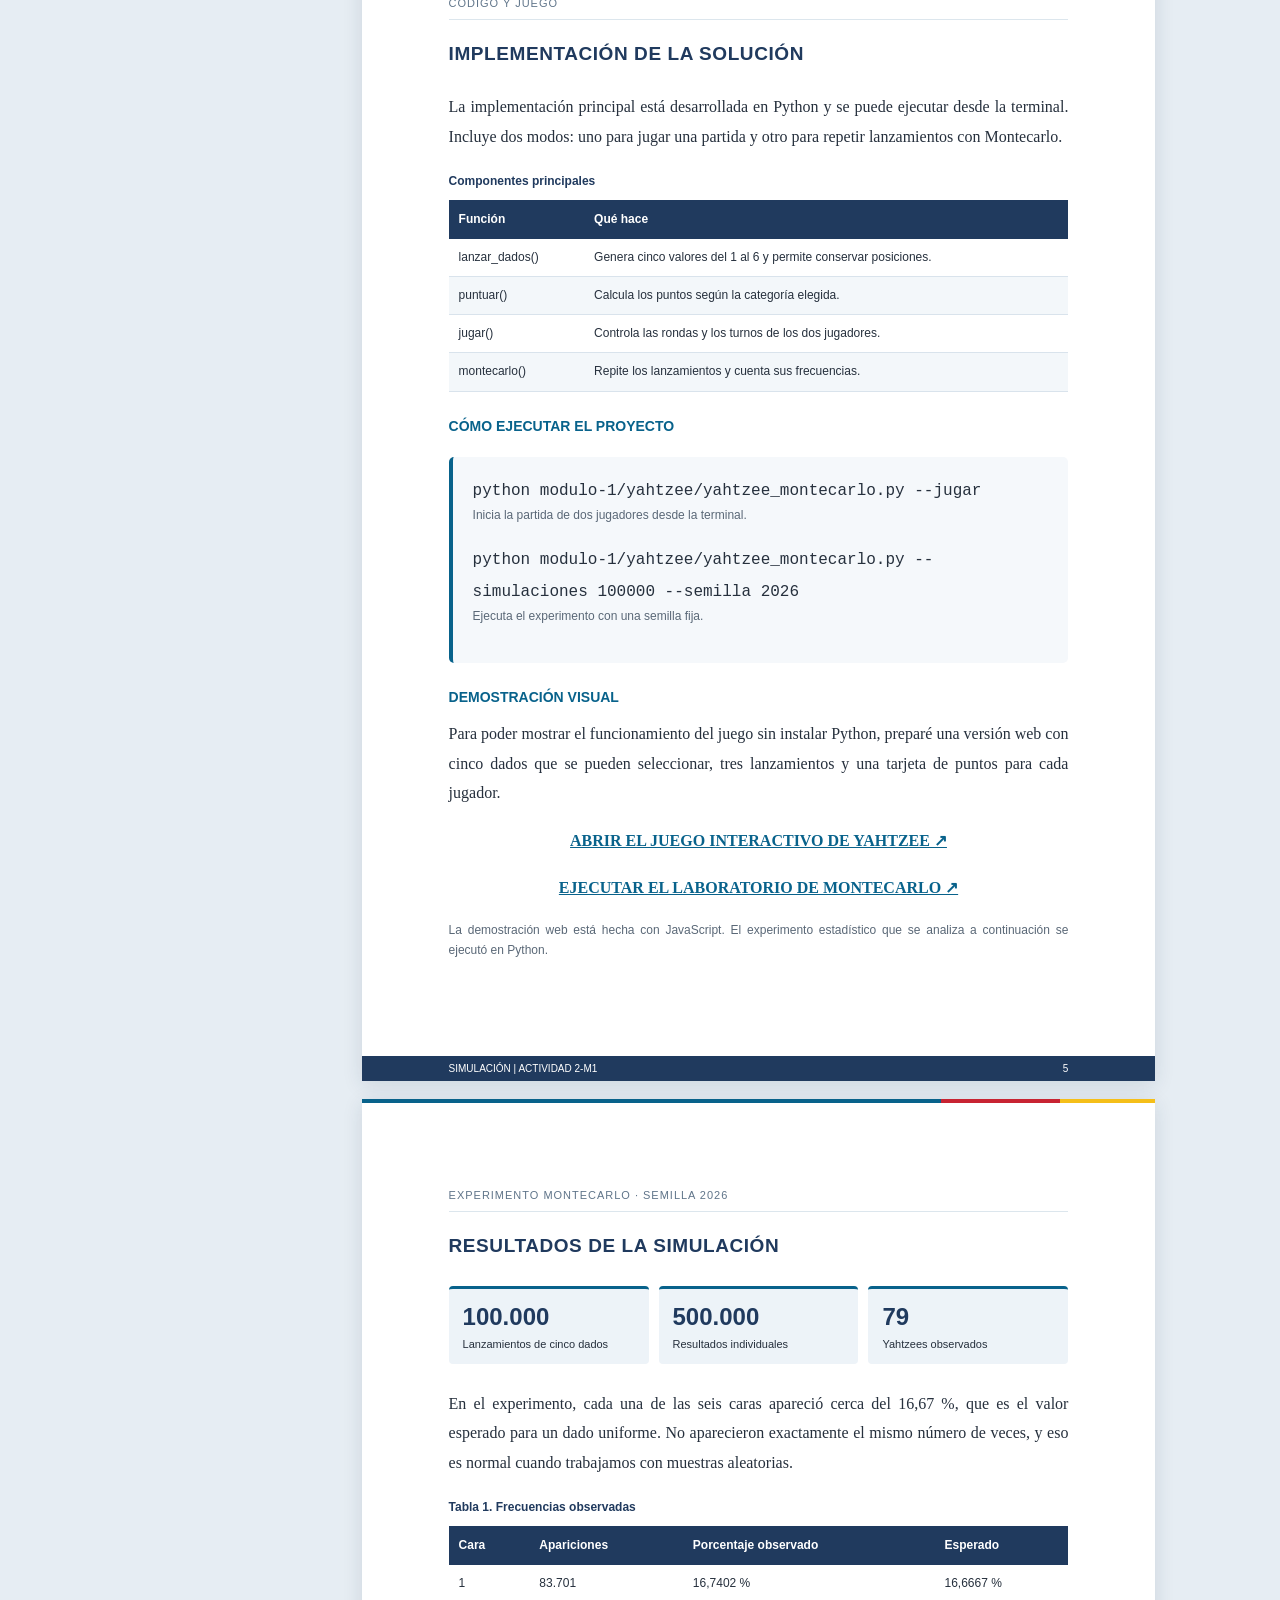
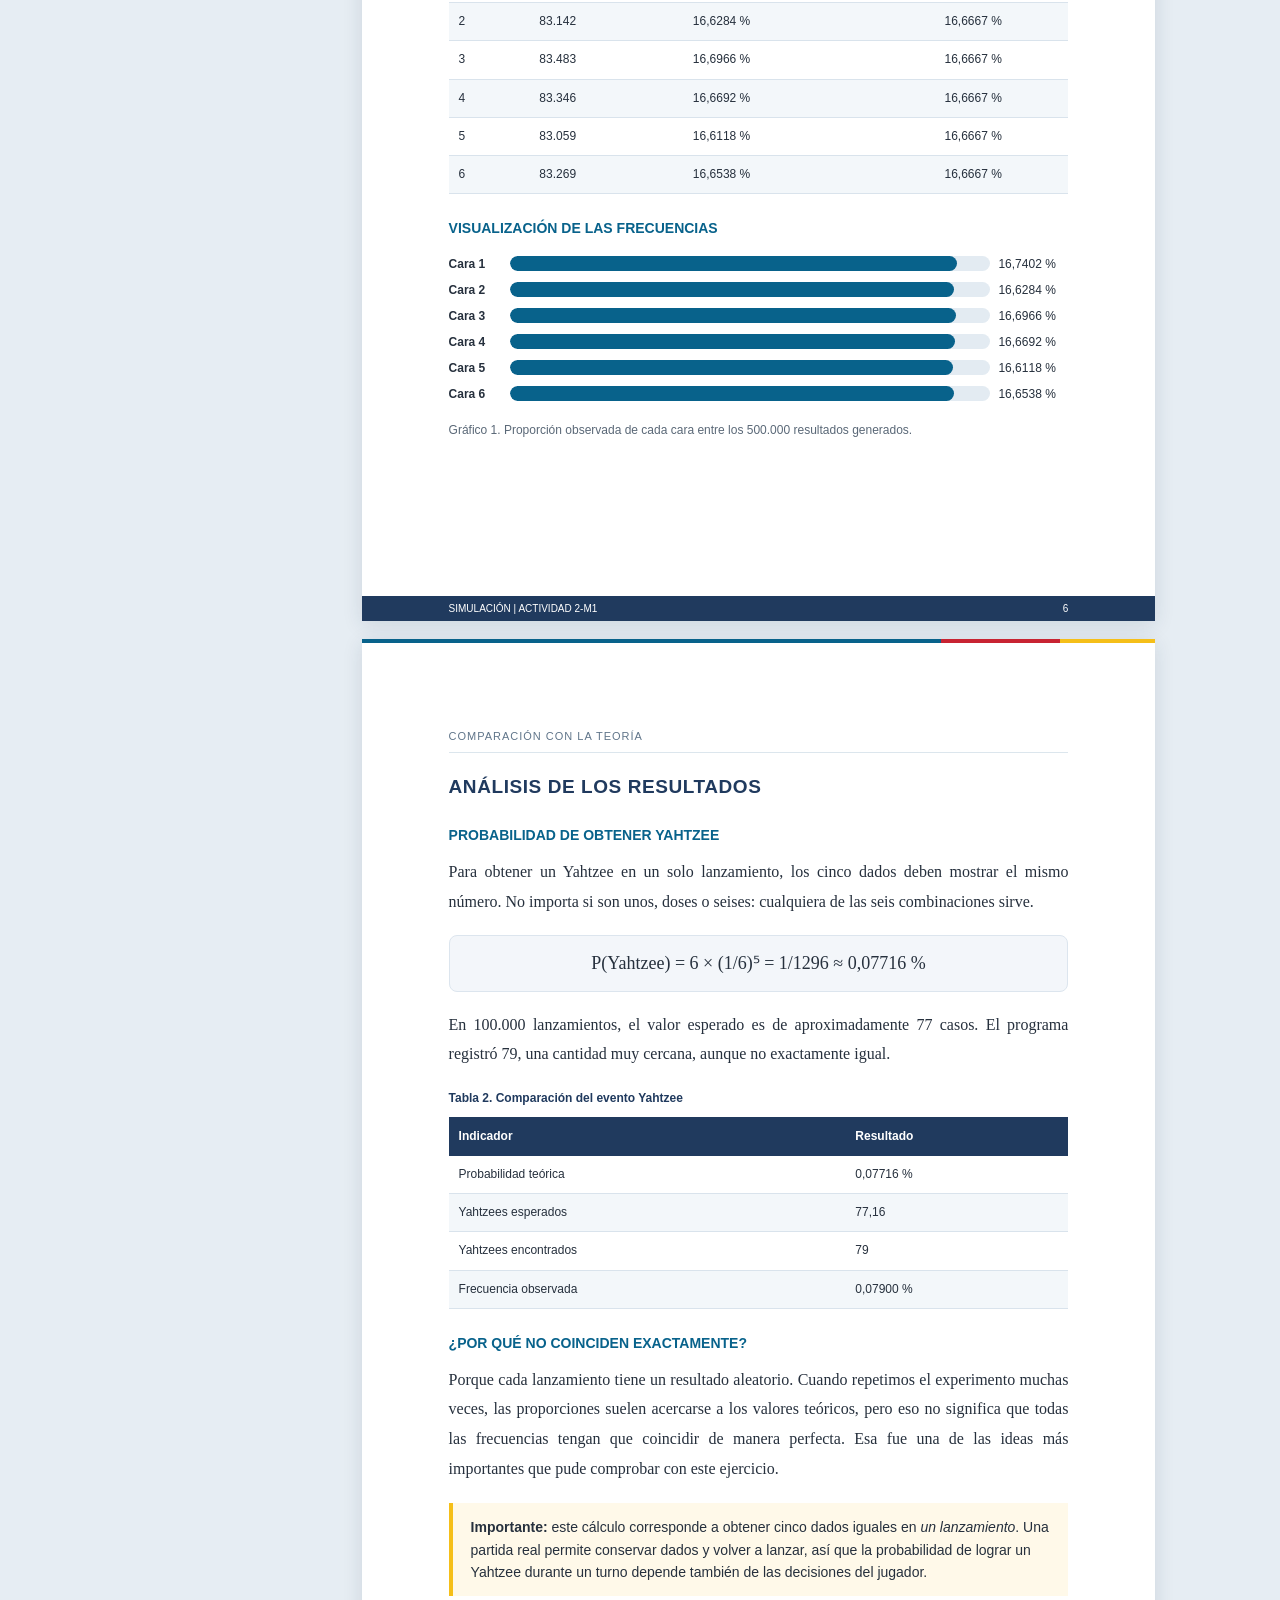
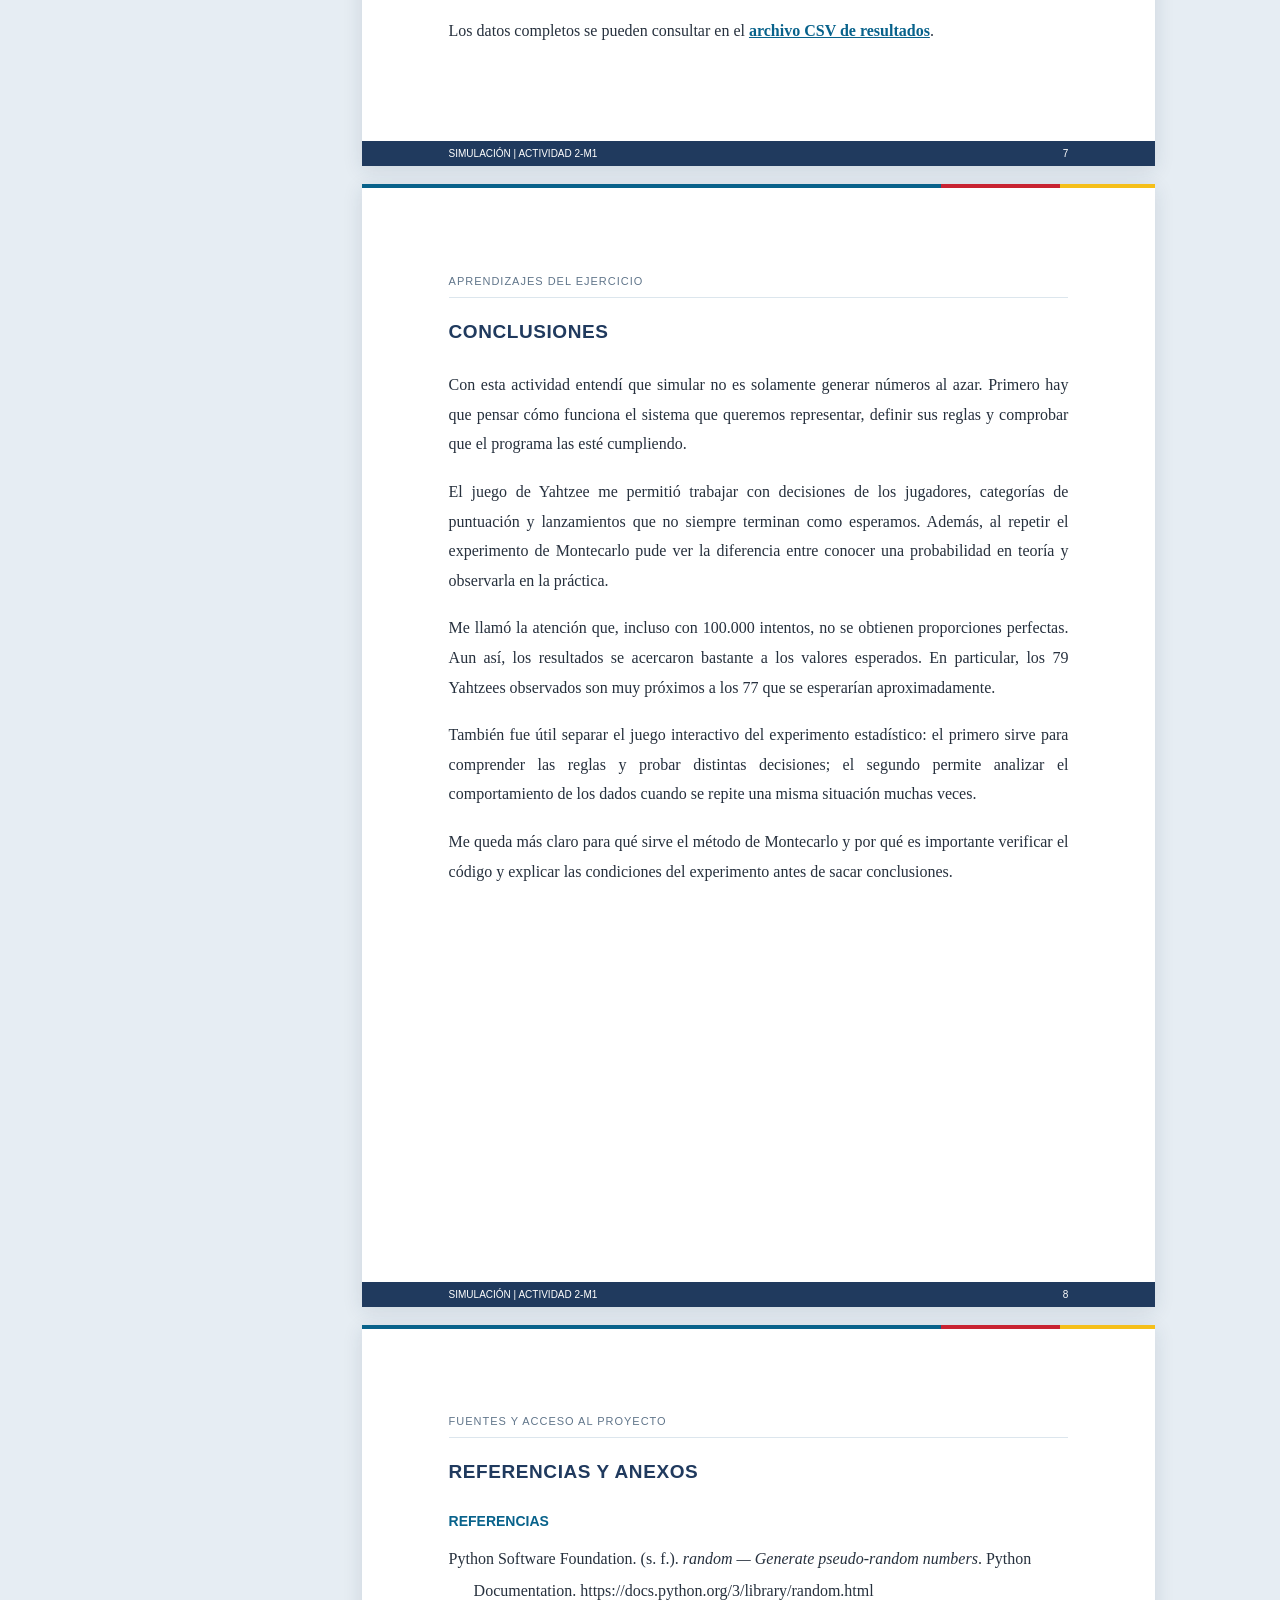
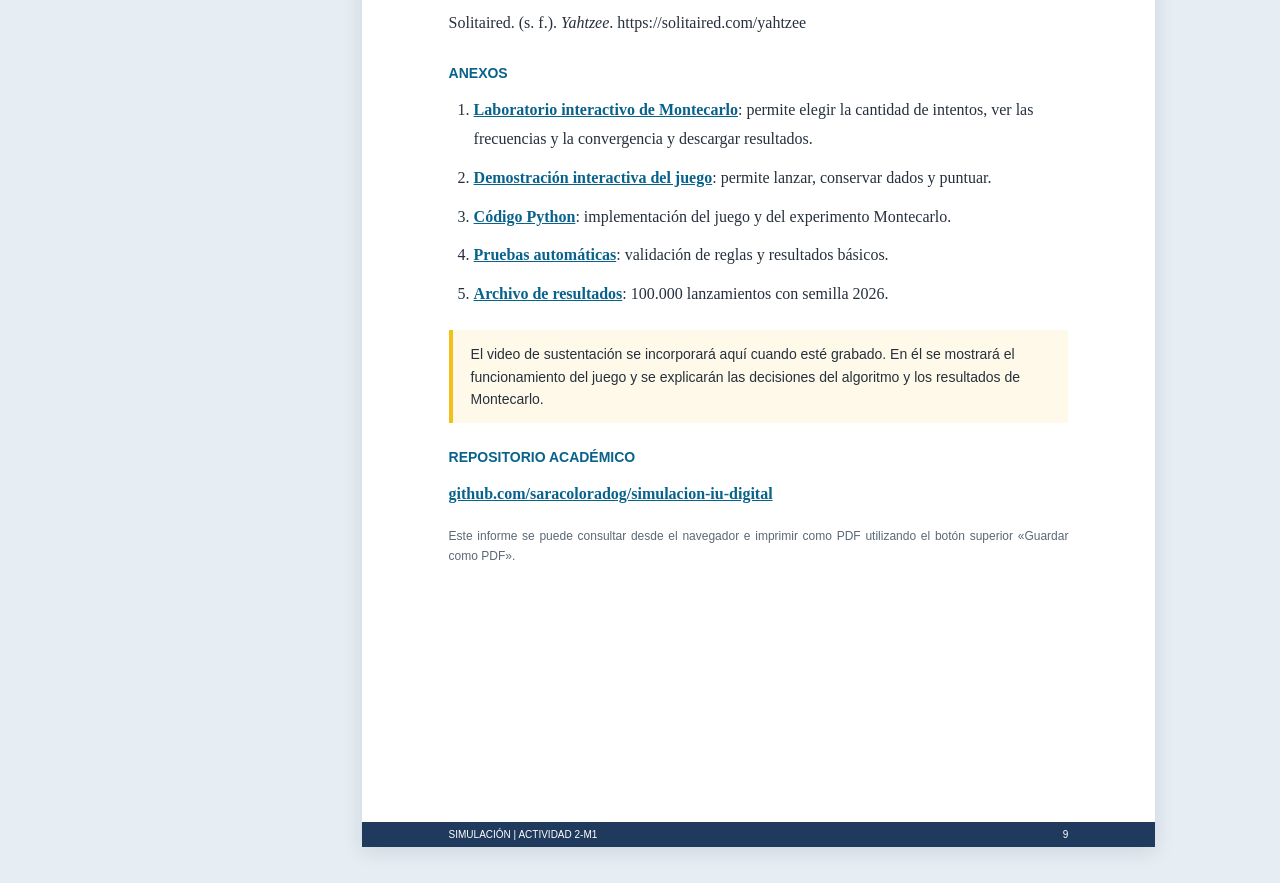
==== commit b8e81dc4: "Enlazar laboratorio interactivo desde index.html" ====
--- a/index.html
+++ b/index.html
@@ -36,7 +36,7 @@
 @media(max-width:1100px){.page{width:min(100%,210mm);min-height:0;padding:25px 20px 62px}.layout{grid-template-columns:1fr;max-width:850px}aside{position:static;display:flex;flex-wrap:wrap;gap:5px}aside strong{width:100%}aside a{padding:5px}h1{font-size:23px}.cover{min-height:650px}.footer{padding:8px 20px}}
 @media print{@page{size:A4;margin:0}body{background:#fff}.toolbar,aside{display:none!important}.layout{display:block;margin:0;padding:0}.page{width:210mm;height:297mm;min-height:297mm;max-height:297mm;overflow:hidden;margin:0;box-shadow:none;break-after:page;page-break-after:always;padding:24mm 23mm 27mm}.pages{display:block}.footer{padding:7px 23mm}.cover{min-height:235mm}a{color:var(--celeste)!important}}
 </style></head><body>
-<div class="toolbar"><span>IU DIGITAL · SIMULACIÓN · MÓDULO 1</span><span><a href="demo.html">Probar juego 🎲</a> &nbsp; <button onclick="window.print()">Guardar como PDF</button></span></div>
+<div class="toolbar"><span>IU DIGITAL · SIMULACIÓN · MÓDULO 1</span><span><a href="laboratorio.html">Laboratorio Montecarlo 📊</a> &nbsp; · &nbsp; <a href="demo.html">Probar juego 🎲</a> &nbsp; <button onclick="window.print()">Guardar como PDF</button></span></div>
 <div class="layout"><aside><strong>CONTENIDO</strong>
 <a href="#portada">PORTADA</a><a href="#introduccion">INTRODUCCIÓN</a><a href="#objetivos">OBJETIVOS Y PROBLEMA</a><a href="#metodologia">METODOLOGÍA</a><a href="#implementacion">IMPLEMENTACIÓN</a><a href="#resultados">RESULTADOS</a><a href="#analisis">ANÁLISIS</a><a href="#conclusiones">CONCLUSIONES</a><a href="#referencias">REFERENCIAS Y ANEXOS</a>
 </aside><main class="pages">
@@ -98,6 +98,7 @@
 <h3>Demostración visual</h3>
 <p>Para poder mostrar el funcionamiento del juego sin instalar Python, preparé una versión web con cinco dados que se pueden seleccionar, tres lanzamientos y una tarjeta de puntos para cada jugador.</p>
 <p class="center"><a class="link" href="demo.html">ABRIR EL JUEGO INTERACTIVO DE YAHTZEE ↗</a></p>
+<p class="center"><a class="link" href="laboratorio.html">EJECUTAR EL LABORATORIO DE MONTECARLO ↗</a></p>
 <p class="note">La demostración web está hecha con JavaScript. El experimento estadístico que se analiza a continuación se ejecutó en Python.</p>
 <div class="footer"><span>SIMULACIÓN | ACTIVIDAD 2-M1</span><span>5</span></div></section>
 <section class="page" id="resultados"><div class="kicker">Experimento Montecarlo · Semilla 2026</div>
@@ -144,6 +145,7 @@
 <div class="references">Python Software Foundation. (s. f.). <em>random — Generate pseudo-random numbers</em>. Python Documentation. https://docs.python.org/3/library/random.html</div>
 <div class="references">Solitaired. (s. f.). <em>Yahtzee</em>. https://solitaired.com/yahtzee</div>
 <h3>Anexos</h3><ol>
+<li><a class="link" href="laboratorio.html">Laboratorio interactivo de Montecarlo</a>: permite elegir la cantidad de intentos, ver las frecuencias y la convergencia y descargar resultados.</li>
 <li><a class="link" href="demo.html">Demostración interactiva del juego</a>: permite lanzar, conservar dados y puntuar.</li>
 <li><a class="link" href="modulo-1/yahtzee/yahtzee_montecarlo.py">Código Python</a>: implementación del juego y del experimento Montecarlo.</li>
 <li><a class="link" href="modulo-1/yahtzee/tests/test_yahtzee.py">Pruebas automáticas</a>: validación de reglas y resultados básicos.</li>
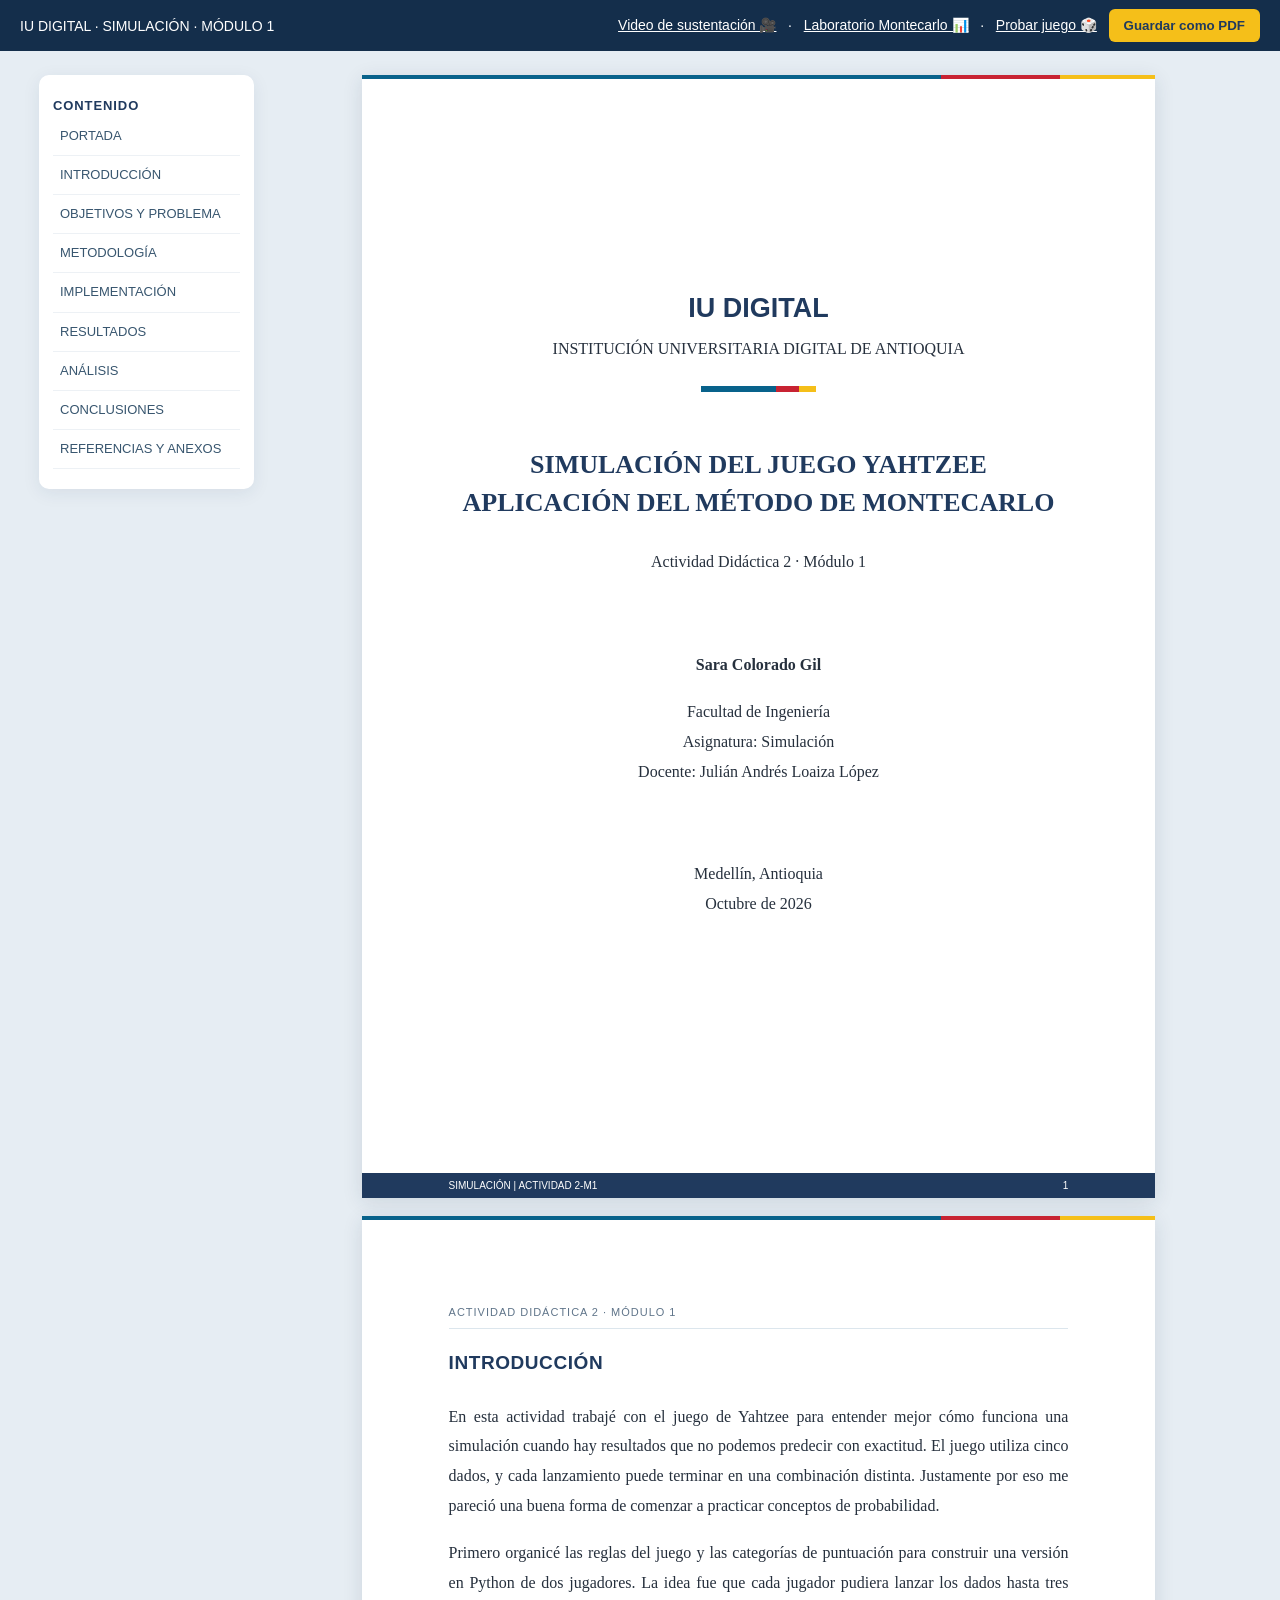
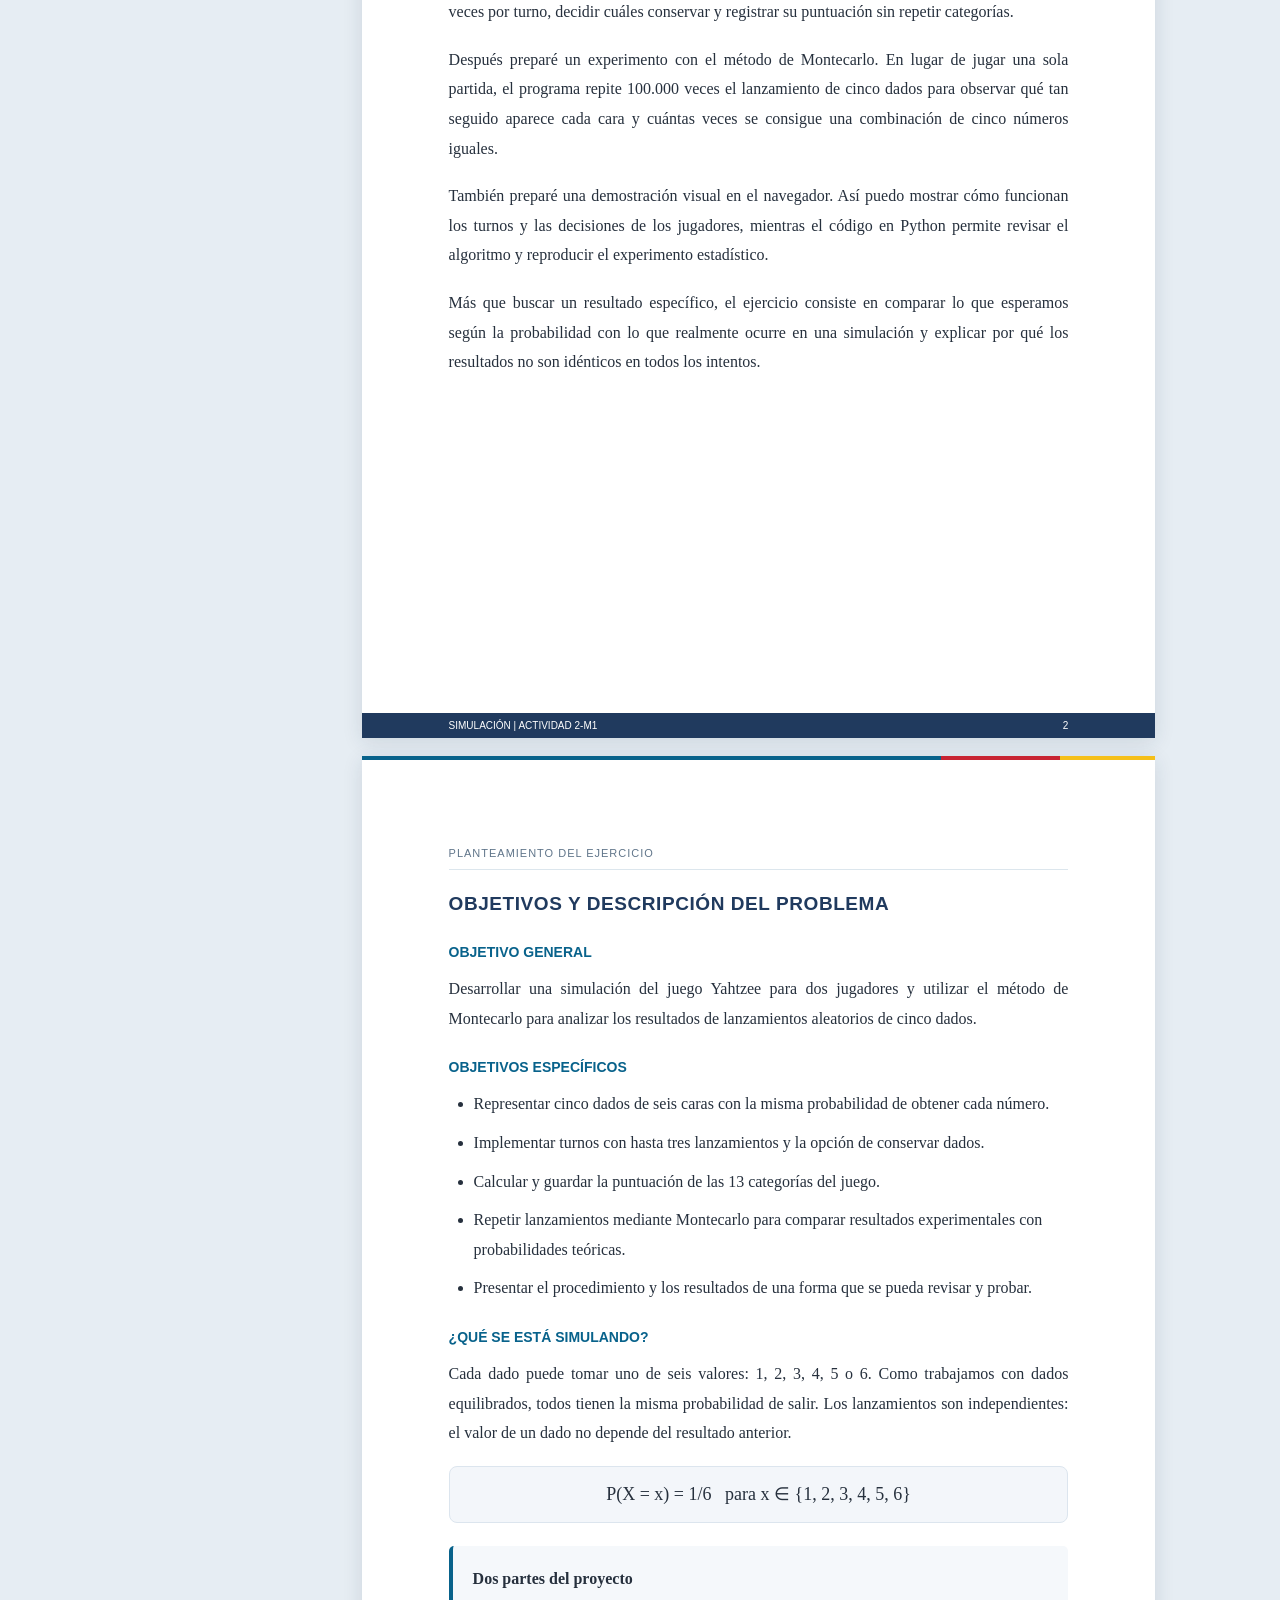
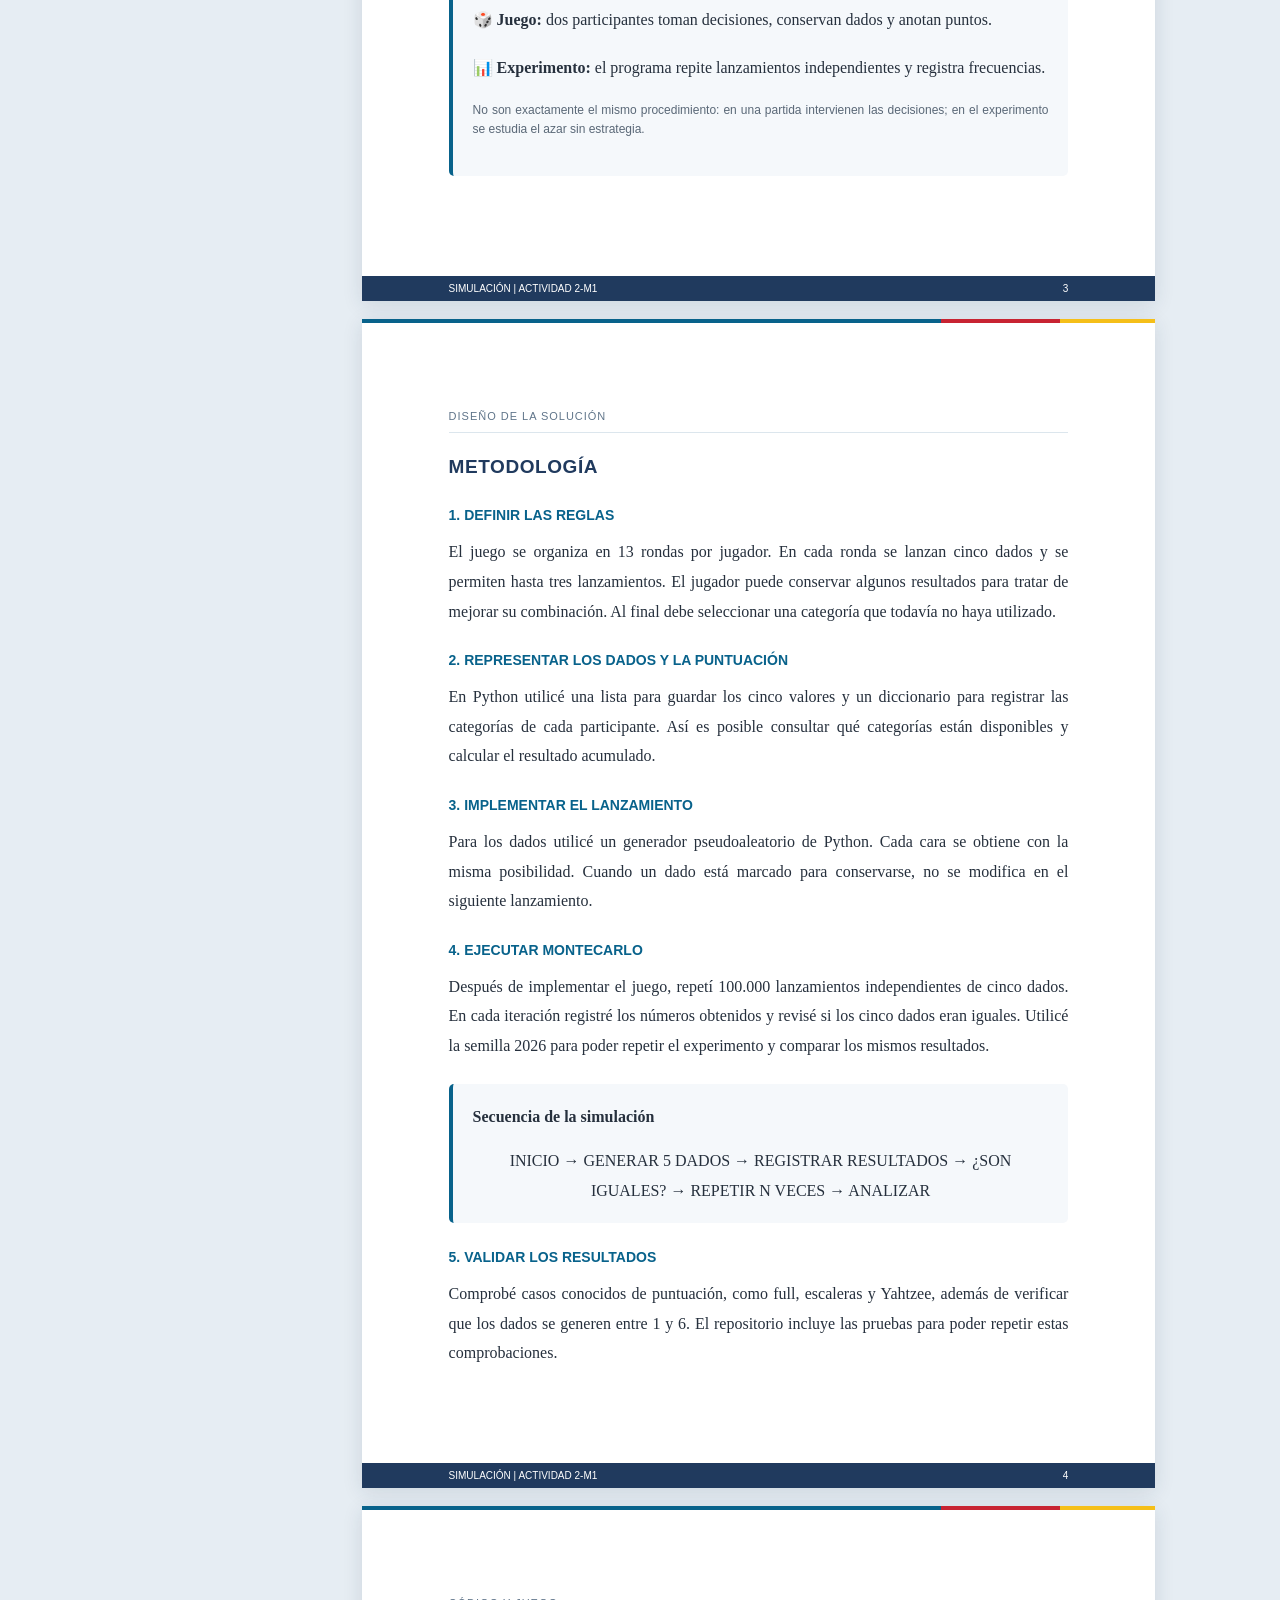
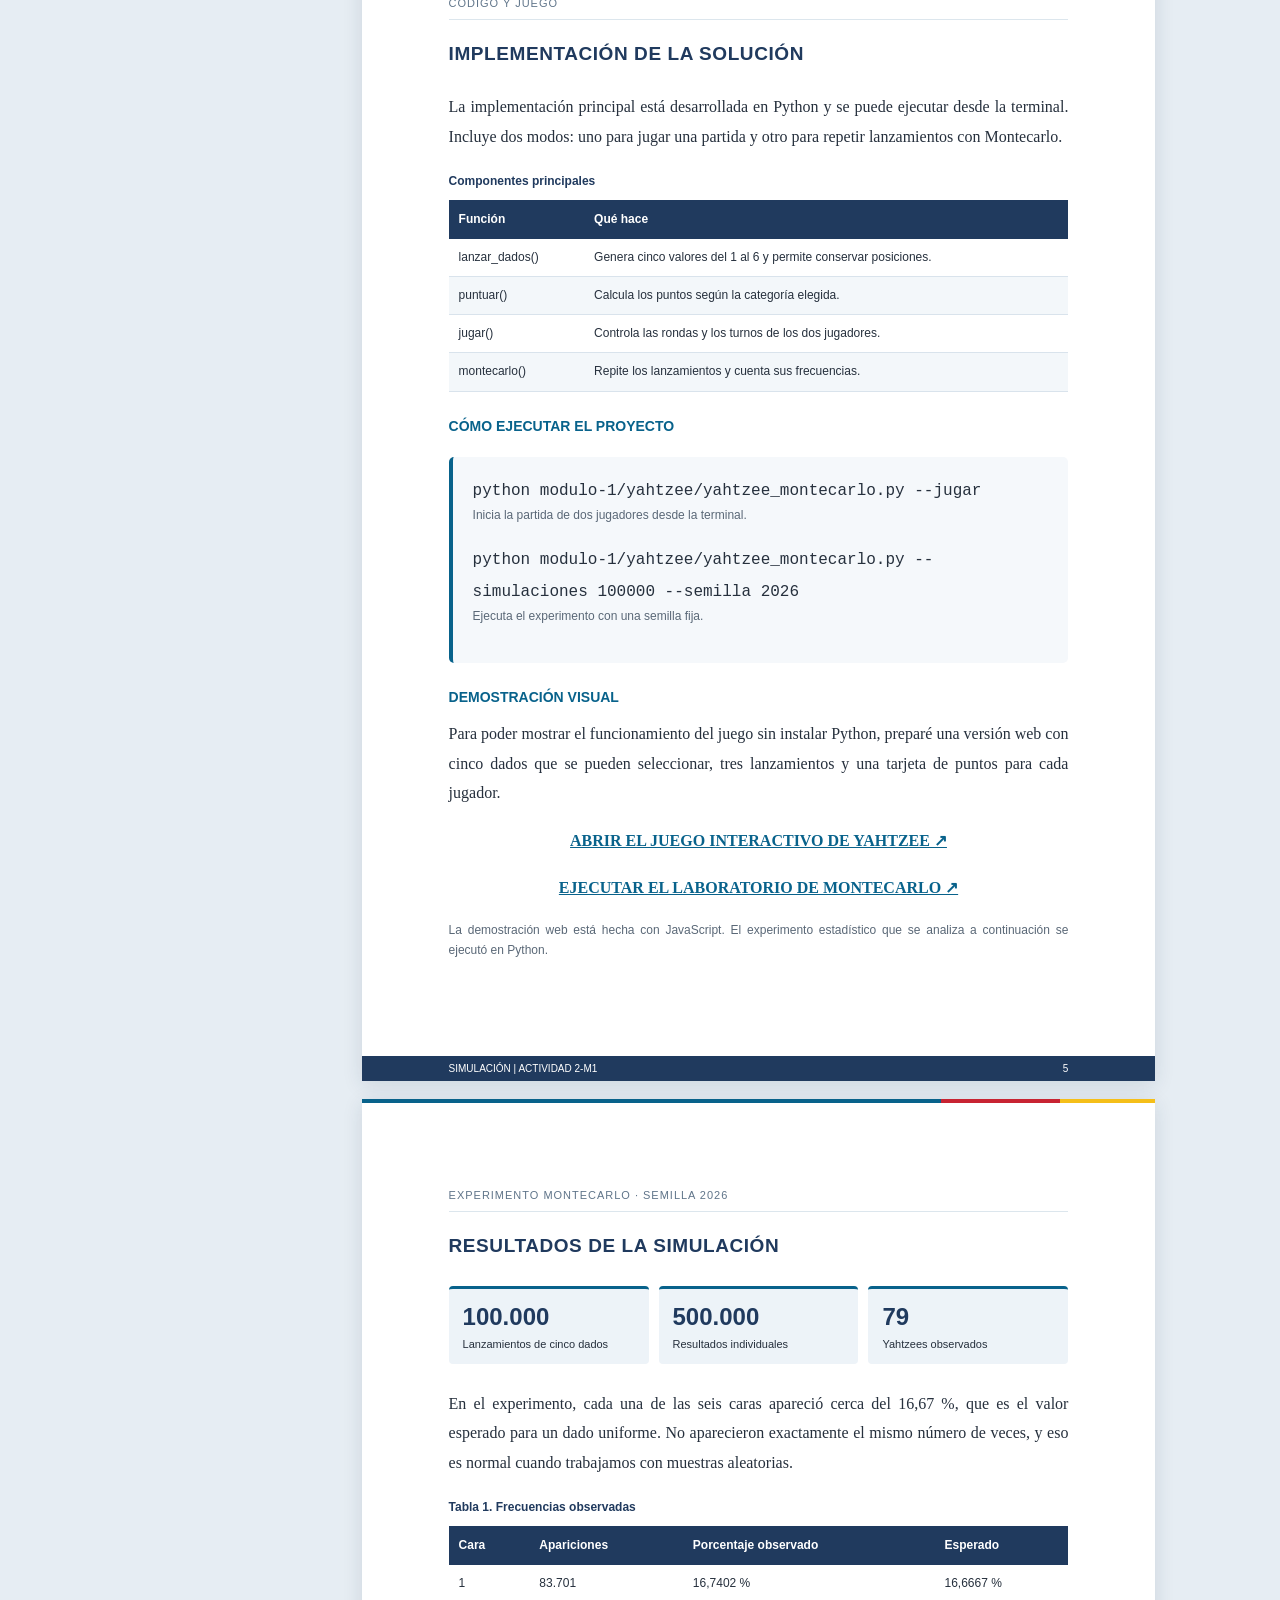
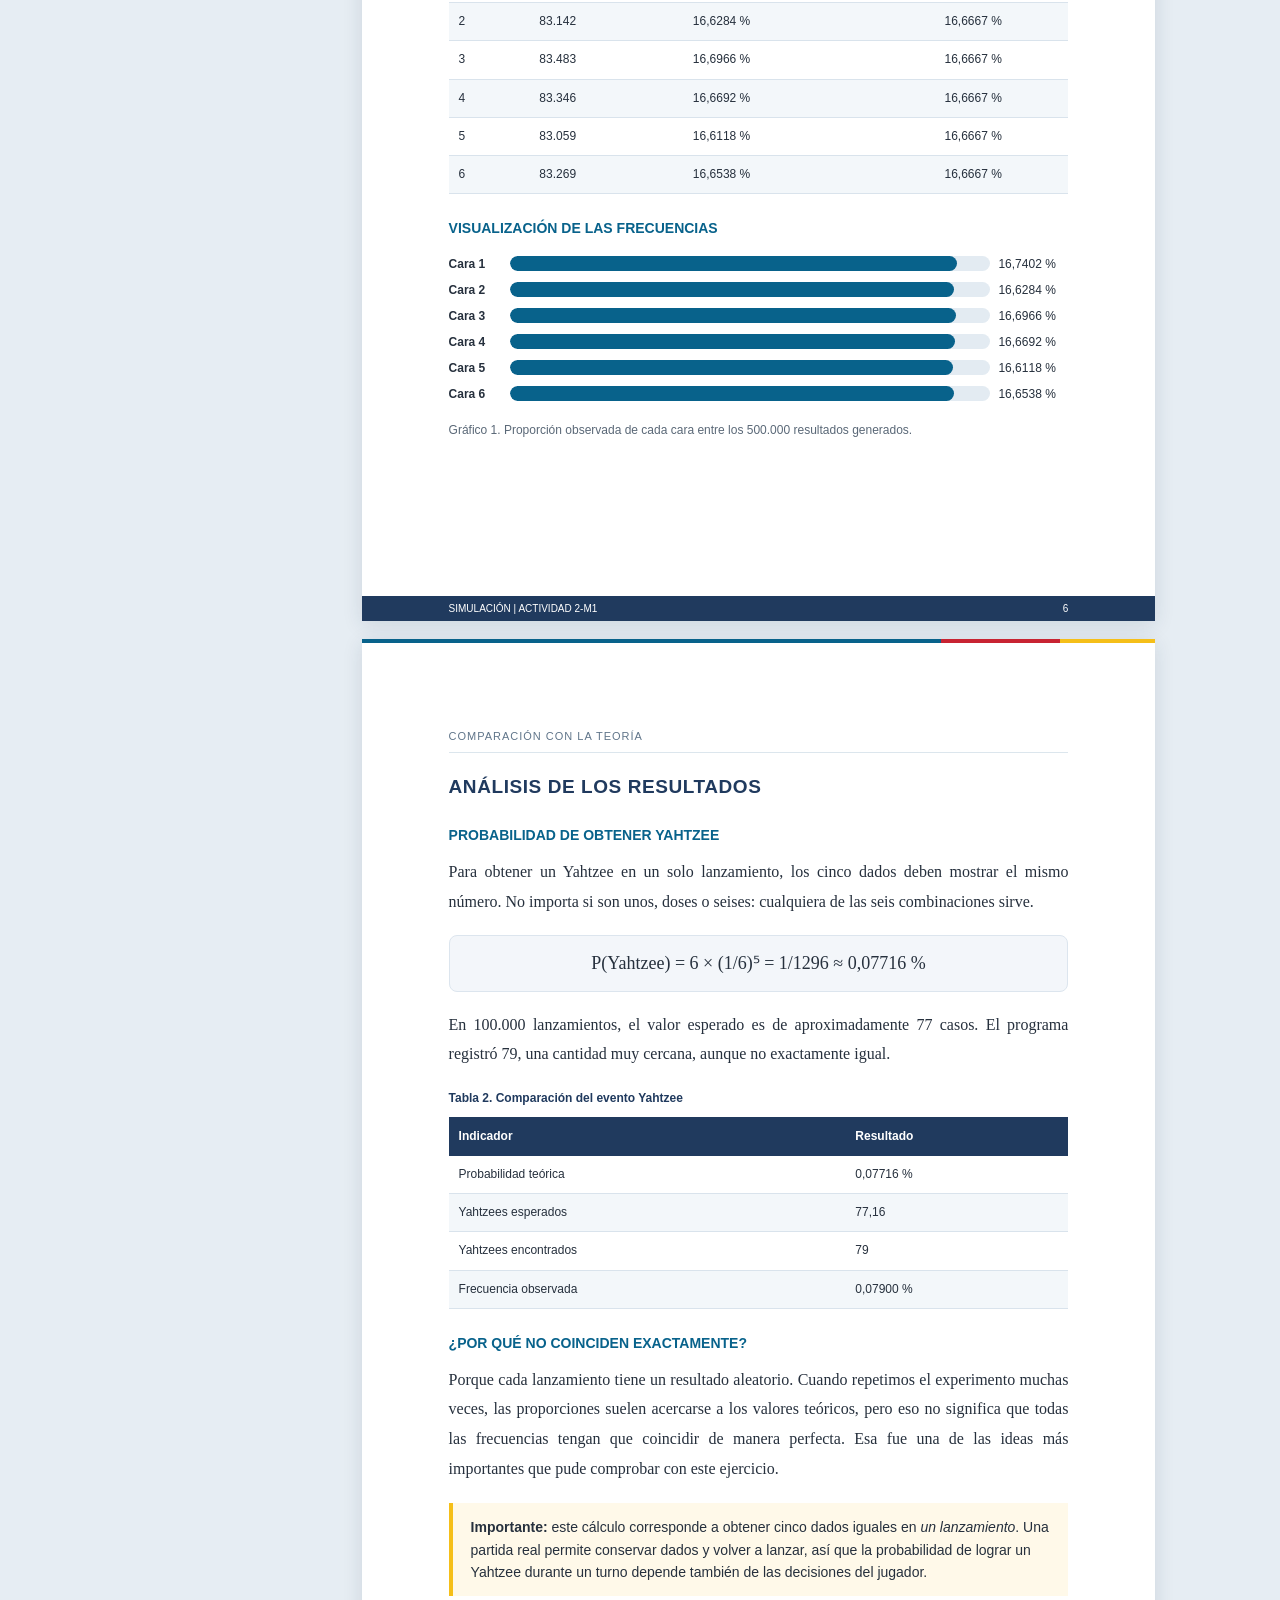
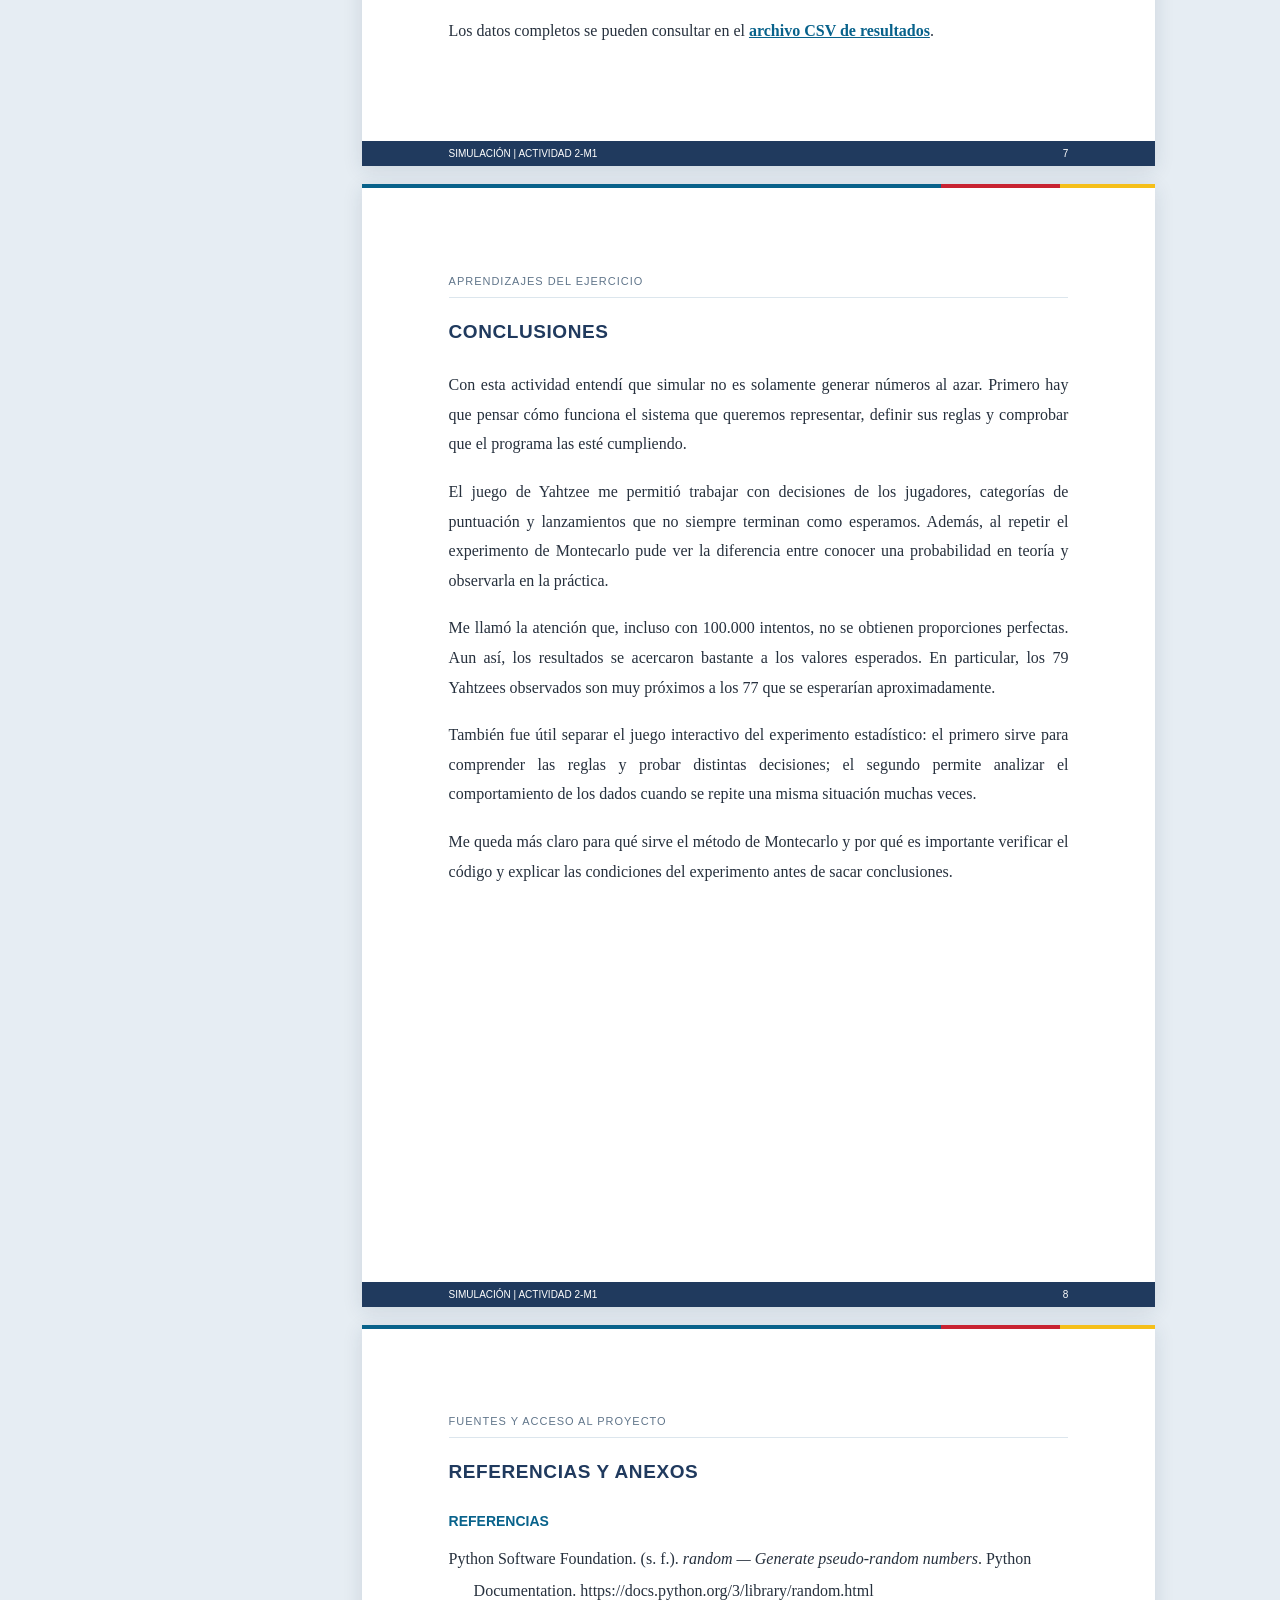
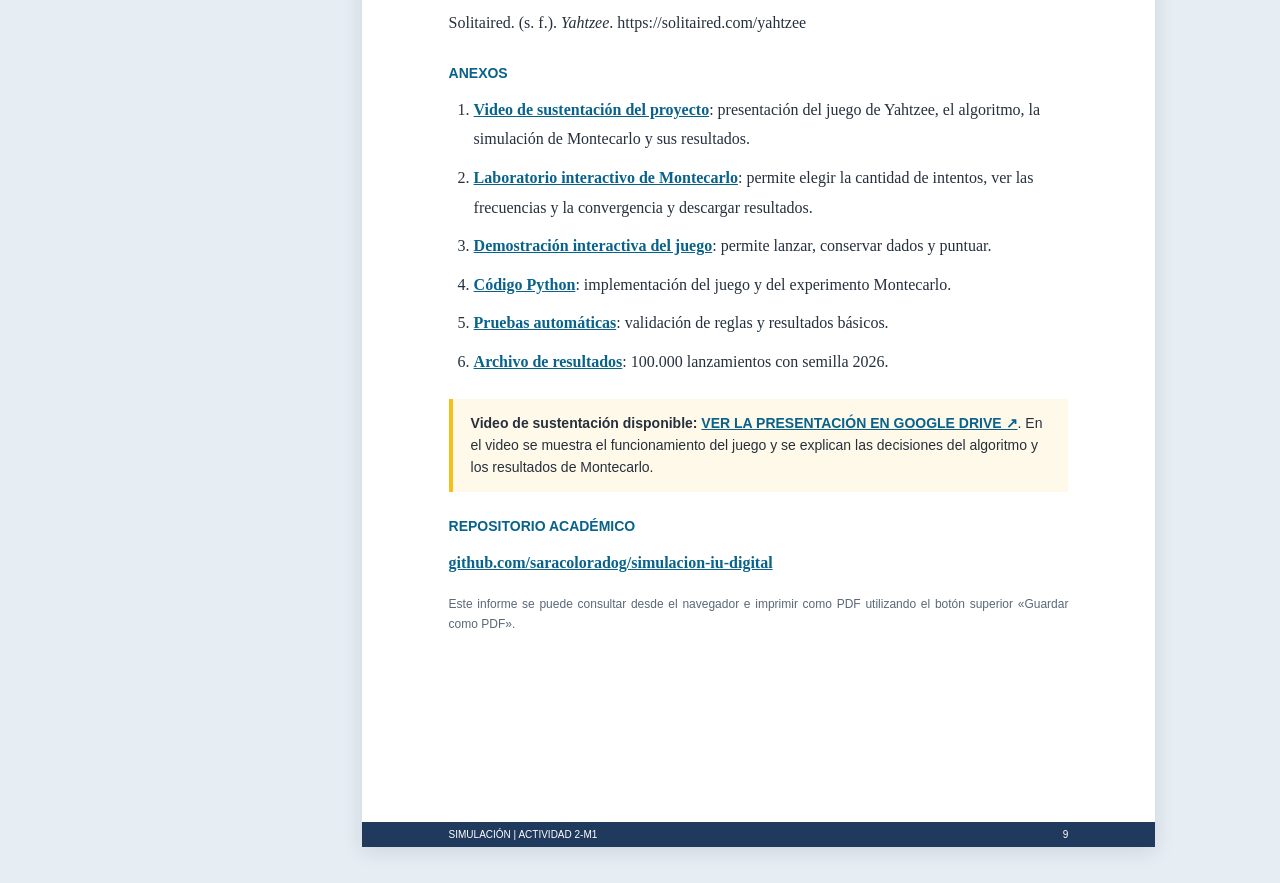
==== commit 1c48342b: "Destaca video de sustentación en el informe" ====
--- a/index.html
+++ b/index.html
@@ -36,7 +36,7 @@
 @media(max-width:1100px){.page{width:min(100%,210mm);min-height:0;padding:25px 20px 62px}.layout{grid-template-columns:1fr;max-width:850px}aside{position:static;display:flex;flex-wrap:wrap;gap:5px}aside strong{width:100%}aside a{padding:5px}h1{font-size:23px}.cover{min-height:650px}.footer{padding:8px 20px}}
 @media print{@page{size:A4;margin:0}body{background:#fff}.toolbar,aside{display:none!important}.layout{display:block;margin:0;padding:0}.page{width:210mm;height:297mm;min-height:297mm;max-height:297mm;overflow:hidden;margin:0;box-shadow:none;break-after:page;page-break-after:always;padding:24mm 23mm 27mm}.pages{display:block}.footer{padding:7px 23mm}.cover{min-height:235mm}a{color:var(--celeste)!important}}
 </style></head><body>
-<div class="toolbar"><span>IU DIGITAL · SIMULACIÓN · MÓDULO 1</span><span><a href="laboratorio.html">Laboratorio Montecarlo 📊</a> &nbsp; · &nbsp; <a href="demo.html">Probar juego 🎲</a> &nbsp; <button onclick="window.print()">Guardar como PDF</button></span></div>
+<div class="toolbar"><span>IU DIGITAL · SIMULACIÓN · MÓDULO 1</span><span><a href="https://drive.google.com/file/d/1gqFkcGyxMB93lJUQeaNJ2_ODZk-kNphH/view?usp=sharing" target="_blank" rel="noopener">Video de sustentación 🎥</a> &nbsp; · &nbsp; <a href="laboratorio.html">Laboratorio Montecarlo 📊</a> &nbsp; · &nbsp; <a href="demo.html">Probar juego 🎲</a> &nbsp; <button onclick="window.print()">Guardar como PDF</button></span></div>
 <div class="layout"><aside><strong>CONTENIDO</strong>
 <a href="#portada">PORTADA</a><a href="#introduccion">INTRODUCCIÓN</a><a href="#objetivos">OBJETIVOS Y PROBLEMA</a><a href="#metodologia">METODOLOGÍA</a><a href="#implementacion">IMPLEMENTACIÓN</a><a href="#resultados">RESULTADOS</a><a href="#analisis">ANÁLISIS</a><a href="#conclusiones">CONCLUSIONES</a><a href="#referencias">REFERENCIAS Y ANEXOS</a>
 </aside><main class="pages">
@@ -145,12 +145,13 @@
 <div class="references">Python Software Foundation. (s. f.). <em>random — Generate pseudo-random numbers</em>. Python Documentation. https://docs.python.org/3/library/random.html</div>
 <div class="references">Solitaired. (s. f.). <em>Yahtzee</em>. https://solitaired.com/yahtzee</div>
 <h3>Anexos</h3><ol>
+<li><a class="link" href="https://drive.google.com/file/d/1gqFkcGyxMB93lJUQeaNJ2_ODZk-kNphH/view?usp=sharing" target="_blank" rel="noopener">Video de sustentación del proyecto</a>: presentación del juego de Yahtzee, el algoritmo, la simulación de Montecarlo y sus resultados.</li>
 <li><a class="link" href="laboratorio.html">Laboratorio interactivo de Montecarlo</a>: permite elegir la cantidad de intentos, ver las frecuencias y la convergencia y descargar resultados.</li>
 <li><a class="link" href="demo.html">Demostración interactiva del juego</a>: permite lanzar, conservar dados y puntuar.</li>
 <li><a class="link" href="modulo-1/yahtzee/yahtzee_montecarlo.py">Código Python</a>: implementación del juego y del experimento Montecarlo.</li>
 <li><a class="link" href="modulo-1/yahtzee/tests/test_yahtzee.py">Pruebas automáticas</a>: validación de reglas y resultados básicos.</li>
 <li><a class="link" href="modulo-1/yahtzee/resultados/montecarlo.csv">Archivo de resultados</a>: 100.000 lanzamientos con semilla 2026.</li></ol>
-<div class="callout">El video de sustentación se incorporará aquí cuando esté grabado. En él se mostrará el funcionamiento del juego y se explicarán las decisiones del algoritmo y los resultados de Montecarlo.</div>
+<div class="callout"><strong>Video de sustentación disponible:</strong> <a class="link" href="https://drive.google.com/file/d/1gqFkcGyxMB93lJUQeaNJ2_ODZk-kNphH/view?usp=sharing" target="_blank" rel="noopener">VER LA PRESENTACIÓN EN GOOGLE DRIVE ↗</a>. En el video se muestra el funcionamiento del juego y se explican las decisiones del algoritmo y los resultados de Montecarlo.</div>
 <h3>Repositorio académico</h3><p><a class="link" href="https://github.com/saracoloradog/simulacion-iu-digital">github.com/saracoloradog/simulacion-iu-digital</a></p>
 <p class="note">Este informe se puede consultar desde el navegador e imprimir como PDF utilizando el botón superior «Guardar como PDF».</p>
 <div class="footer"><span>SIMULACIÓN | ACTIVIDAD 2-M1</span><span>9</span></div></section>
